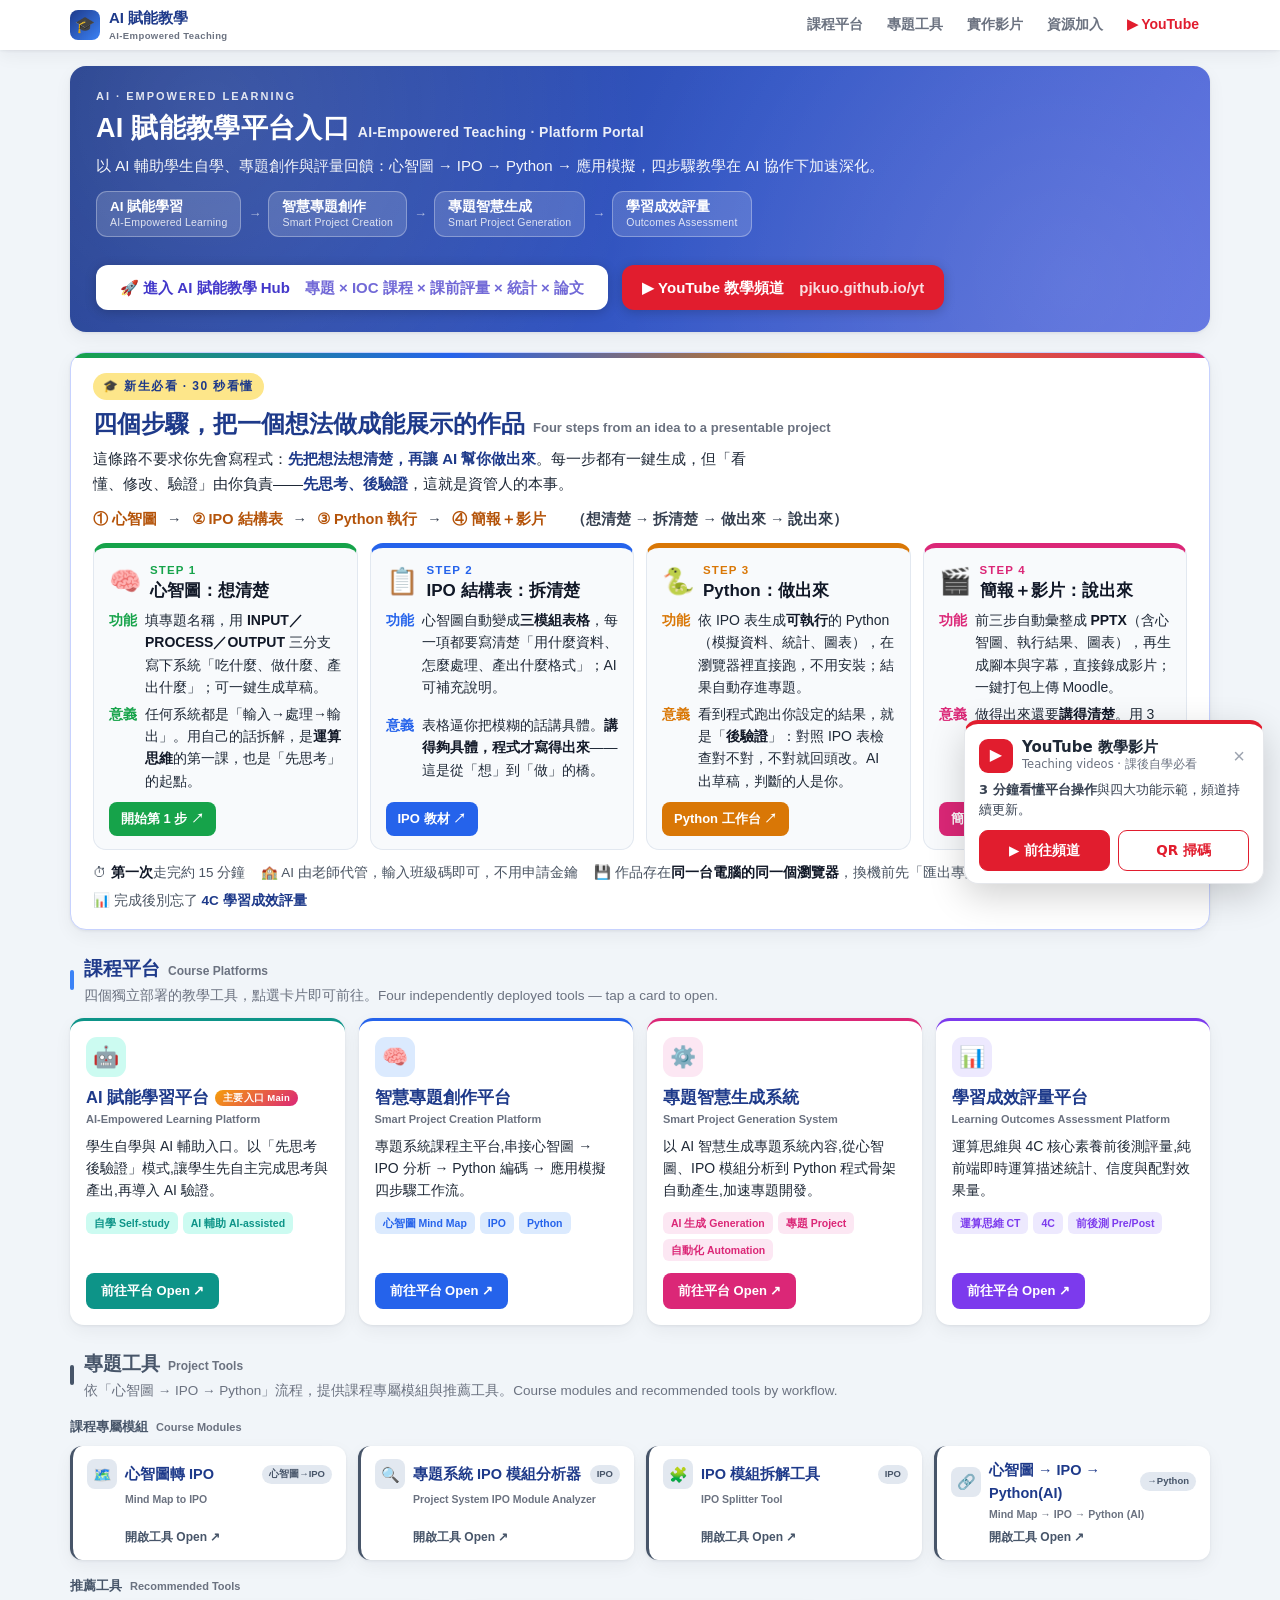
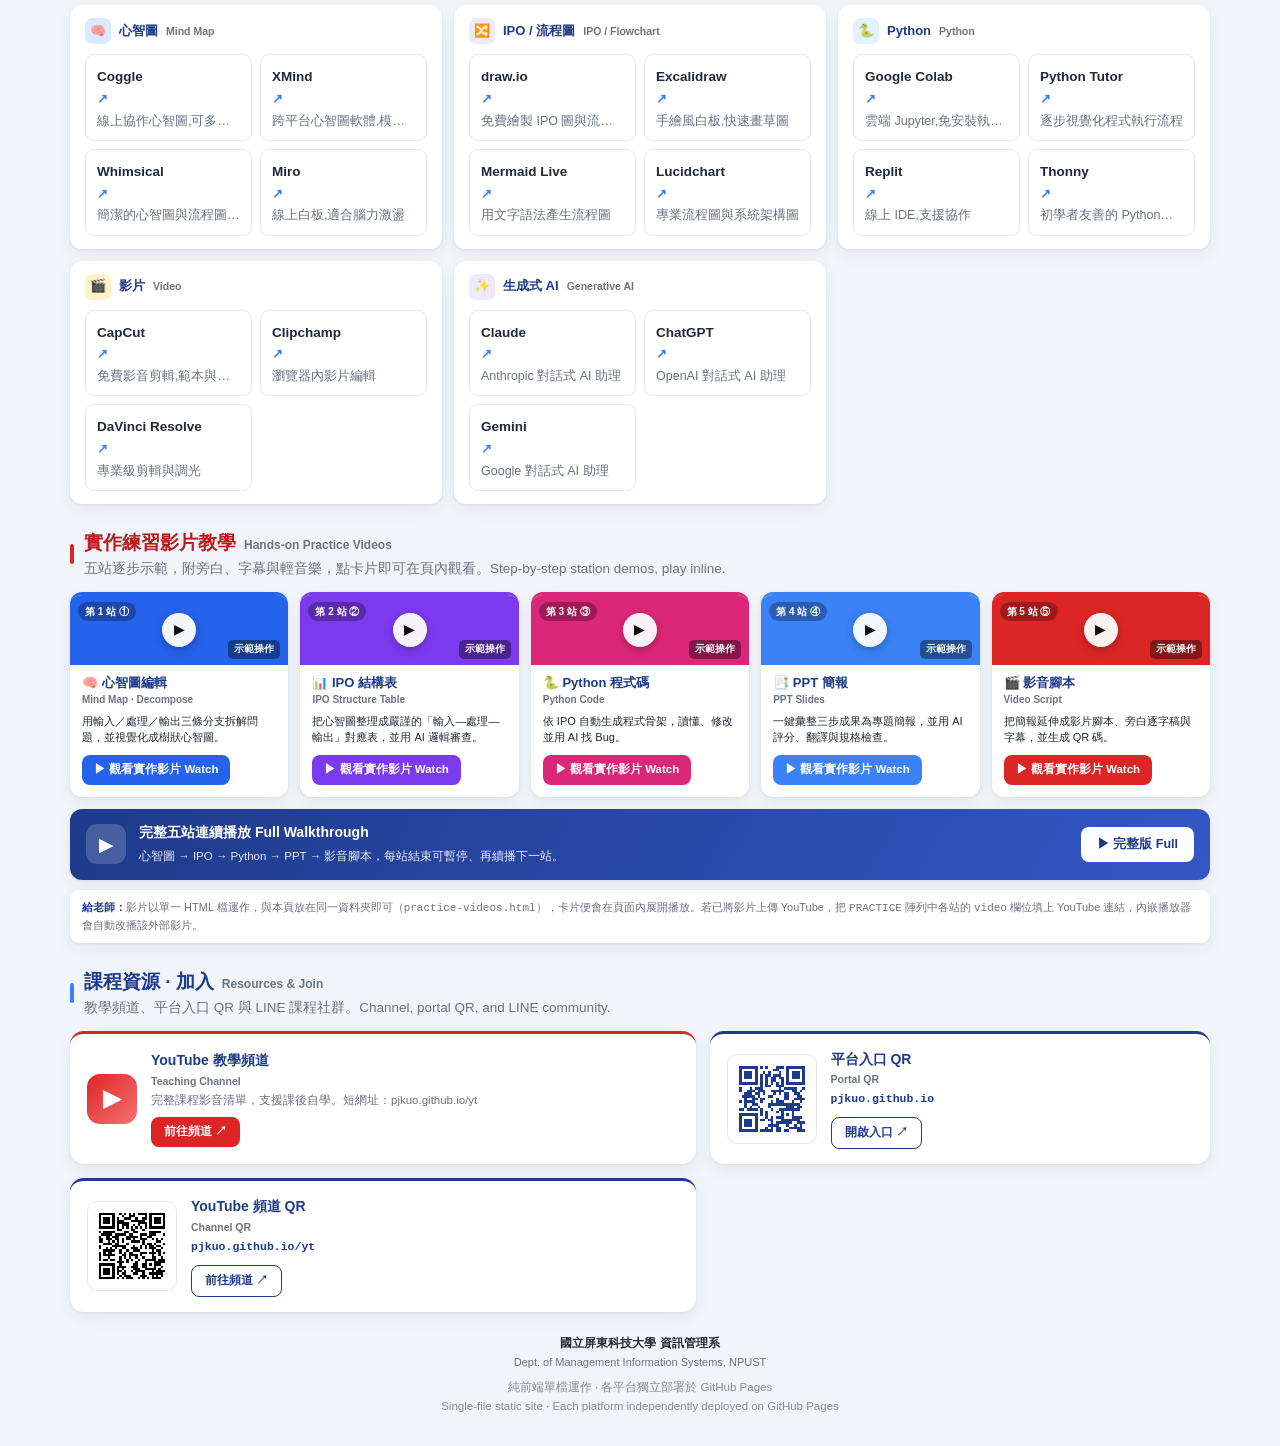
==== index.html @ 69f0ad46 "feat: yt-guide v1.0 — 全站 YouTube 教學影片指引卡(QR/短網址 /yt), index + practice-videos" ====
<!DOCTYPE html>
<html lang="zh-Hant">
<head>
<meta charset="UTF-8">
<meta name="viewport" content="width=device-width, initial-scale=1.0">
<title>AI 賦能教學 · 平台入口｜AI-Empowered Teaching Platforms</title>
<meta name="description" content="運算思維與 4C 核心素養教學平台入口。Entry portal for Computational Thinking and 4C core-competency teaching platforms.">
<!-- ===== 社群分享 / SEO / favicon (新增) ===== -->
<link rel="canonical" href="https://pjkuo.github.io/">
<meta name="theme-color" content="#1E3A8A">
<meta property="og:type" content="website">
<meta property="og:site_name" content="AI 賦能教學平台入口">
<meta property="og:locale" content="zh_TW">
<meta property="og:url" content="https://pjkuo.github.io/">
<meta property="og:title" content="AI 賦能教學平台入口｜AI-Empowered Teaching Portal">
<meta property="og:description" content="運算思維與 4C 核心素養教學平台入口：心智圖 → IPO → Python → 簡報 → 影音，先思考後驗證。國立屏東科技大學 資訊管理系。">
<meta property="og:image" content="https://pjkuo.github.io/og-cover.png">
<meta property="og:image:width" content="1200">
<meta property="og:image:height" content="630">
<meta property="og:image:alt" content="AI 賦能教學平台入口">
<meta name="twitter:card" content="summary_large_image">
<meta name="twitter:title" content="AI 賦能教學平台入口">
<meta name="twitter:description" content="運算思維與 4C 核心素養教學平台入口。">
<meta name="twitter:image" content="https://pjkuo.github.io/og-cover.png">
<link rel="icon" href="/favicon.svg" type="image/svg+xml">
<link rel="icon" href="/favicon-32.png" sizes="32x32" type="image/png">
<link rel="apple-touch-icon" href="/apple-touch-icon.png">
<link rel="manifest" href="/site.webmanifest">

<style>
:root{
  --primary:#1E3A8A; --accent:#3B82F6;
  --c-mind:#2563EB; --bg-mind:#DBEAFE;
  --c-ipo:#7C3AED;  --bg-ipo:#EDE9FE;
  --c-py:#DB2777;   --bg-py:#FCE7F3;
  --c-eco:#0D9488;  --bg-eco:#CCFBF1;
  --c-tool:#475569; --bg-tool:#E2E8F0;
  --ink:#1F2937; --mute:#6B7280; --line:#E5E7EB; --soft:#F8FAFC;
  --shadow:0 1px 3px rgba(16,24,40,.07),0 6px 18px rgba(16,24,40,.05);
  --shadow-lg:0 10px 30px rgba(16,24,40,.13);
  --gap:14px; --radius:14px;
}
*{box-sizing:border-box;margin:0;padding:0}
html{scroll-behavior:smooth}
body{font-family:"Microsoft JhengHei","PingFang TC","Noto Sans TC","Segoe UI",sans-serif;
  color:var(--ink);background:#F1F5F9;line-height:1.55;-webkit-font-smoothing:antialiased;font-size:15px}
a{text-decoration:none;color:inherit}
.en{font-family:"Segoe UI","Helvetica Neue",Arial,sans-serif}
.wrap{max-width:1180px;margin:0 auto;padding:0 20px}

/* nav */
nav{background:#fff;box-shadow:var(--shadow);position:sticky;top:0;z-index:30}
nav .wrap{display:flex;align-items:center;justify-content:space-between;height:50px;gap:12px}
.brand{display:flex;align-items:center;gap:9px;font-weight:800;color:var(--primary);font-size:15px}
.brand .logo{width:30px;height:30px;border-radius:8px;background:linear-gradient(135deg,var(--primary),var(--accent));
  color:#fff;display:flex;align-items:center;justify-content:center;font-size:16px;flex:0 0 30px}
.brand small{display:block;font-size:9.5px;font-weight:600;color:var(--mute);letter-spacing:.4px}
.nav-links{display:flex;gap:2px;flex-wrap:wrap}
.nav-links a{padding:6px 11px;border-radius:8px;font-size:14px;font-weight:600;color:var(--mute);transition:.2s}
.nav-links a:hover{color:var(--primary);background:var(--soft)}
.nav-links a small{display:none}
@media(max-width:600px){.nav-links{display:none}}

/* hero (slim band) */
.hero{background:linear-gradient(120deg,var(--primary),#3457C5 55%,#5B6FE0);color:#fff;border-radius:16px;
  padding:22px 26px;box-shadow:var(--shadow);position:relative;overflow:hidden;margin:16px 0}
.hero::before{content:"";position:absolute;inset:0;
  background:radial-gradient(circle at 12% 18%,rgba(255,255,255,.12),transparent 42%),
            radial-gradient(circle at 88% 82%,rgba(255,255,255,.1),transparent 46%)}
.hero>*{position:relative;z-index:1}
.hero-tag{font-size:11px;letter-spacing:2px;opacity:.85;font-weight:700;margin-bottom:6px}
.hero h1{font-size:clamp(22px,2.6vw,27px);letter-spacing:.3px;line-height:1.3}
.hero h1 .en{font-size:14px;font-weight:600;opacity:.9;margin-left:8px;letter-spacing:.3px}
.hero-sub{font-size:15px;opacity:.95;margin-top:8px;max-width:840px;line-height:1.6}
.hero-flow{display:flex;gap:7px;margin-top:13px;flex-wrap:wrap;align-items:center}
.hero-flow .eco{background:rgba(255,255,255,.15);border:1px solid rgba(255,255,255,.3);
  padding:7px 13px;border-radius:11px;font-size:13.5px;font-weight:700;line-height:1.2}
.hero-flow .eco small{display:block;font-size:10.5px;font-weight:500;opacity:.82;letter-spacing:.2px;margin-top:1px}
.hero-flow .arr{opacity:.6;font-weight:800;font-size:13px}
@media(max-width:640px){.hero-flow .eco small{display:none}.hero h1 .en{display:none}.hero-flow .arr{display:none}}


/* 新生引導：四步驟（功能＋學習意義） */
.fresh{margin-top:20px;background:#fff;border:1.5px solid #C7D2FE;border-radius:16px;padding:20px 22px 18px;box-shadow:var(--shadow);position:relative;overflow:hidden}
.fresh::before{content:"";position:absolute;left:0;top:0;right:0;height:5px;background:linear-gradient(90deg,#16A34A,#2563EB,#D97706,#DB2777)}
.fresh-badge{display:inline-block;font-size:12px;font-weight:800;letter-spacing:.12em;color:#1E3A8A;background:#FDE68A;padding:4px 10px;border-radius:999px;margin-bottom:8px}
.fresh h2{font-size:clamp(20px,2.4vw,24px);color:var(--primary);line-height:1.3;margin:0}
.fresh h2 .en{font-size:13px;font-weight:600;color:var(--mute);margin-left:8px}
.fresh-lead{font-size:15px;line-height:1.65;color:#1F2937;margin-top:8px;max-width:80ch}
.fresh-lead b{color:var(--primary)}
.fresh-chain{display:flex;flex-wrap:wrap;align-items:center;gap:6px 10px;margin:12px 0 4px;font-size:14.5px;font-weight:800;color:#374151}
.fresh-chain i{font-style:normal;color:#B45309}
.fresh-grid{display:grid;grid-template-columns:repeat(4,1fr);gap:12px;margin-top:12px}
.fs{background:#F8FAFC;border:1px solid #E2E8F0;border-top:5px solid var(--ax,#2563EB);border-radius:13px;padding:14px 15px 13px;display:flex;flex-direction:column}
.fs.s1{--ax:#16A34A}.fs.s2{--ax:#2563EB}.fs.s3{--ax:#D97706}.fs.s4{--ax:#DB2777}
.fs .hd{display:flex;align-items:center;gap:9px;margin-bottom:8px}
.fs .ic{font-size:26px;line-height:1}
.fs .num{font-size:11.5px;font-weight:800;letter-spacing:.1em;color:var(--ax)}
.fs h3{margin:0;font-size:17px;color:#111827;line-height:1.25}
.fs .row{display:grid;grid-template-columns:auto 1fr;gap:4px 8px;font-size:14px;line-height:1.6;color:#1F2937;flex:1}
.fs .lb{font-weight:800;color:var(--ax);white-space:nowrap}
.fs .row b{color:#111827}
.fs .go{margin-top:10px;align-self:flex-start;font-size:13px;font-weight:800;color:#fff;background:var(--ax);padding:7px 12px;border-radius:8px}
.fs .go:hover{filter:brightness(1.08)}
.fresh-foot{margin-top:12px;font-size:13.5px;color:#4B5563;line-height:1.6;display:flex;flex-wrap:wrap;gap:6px 16px}
.fresh-foot b{color:#111827}
@media(max-width:1000px){.fresh-grid{grid-template-columns:repeat(2,1fr)}}
@media(max-width:560px){.fresh-grid{grid-template-columns:1fr}.fresh{padding:16px}.fresh h2 .en{display:none}}

/* sections + heads */
main>section{margin-top:24px}
.sec-head{display:flex;align-items:center;gap:10px;margin:0 0 12px}
.sec-head .bar{width:4px;height:20px;background:var(--accent);border-radius:3px;flex:0 0 4px}
.sec-head.tool .bar{background:var(--c-tool)}
.sec-head.video .bar{background:#DC2626}
.sec-head h2{font-size:19px;color:var(--primary);display:flex;align-items:baseline;gap:8px;flex-wrap:wrap}
.sec-head.tool h2{color:var(--c-tool)}
.sec-head.video h2{color:#B91C1C}
.sec-head h2 .en{font-size:12px;font-weight:600;color:var(--mute)}
.sec-head p{font-size:13.5px;color:var(--mute);margin-top:2px;line-height:1.5}
@media(max-width:600px){.sec-head p{display:none}}
.sub-label{font-size:13px;color:var(--c-tool);font-weight:800;margin:16px 0 9px;display:flex;align-items:center;gap:8px}
.sub-label .en{font-size:11px;font-weight:600;color:var(--mute)}

/* platform cards — 4 across, equal height */
.grid{display:grid;grid-template-columns:repeat(4,1fr);gap:var(--gap);align-items:stretch}
@media(max-width:1000px){.grid{grid-template-columns:repeat(2,1fr)}}
@media(max-width:560px){.grid{grid-template-columns:1fr}}
.pcard{background:#fff;border-radius:var(--radius);box-shadow:var(--shadow);padding:16px;display:flex;
  flex-direction:column;border-top:3px solid var(--accent);transition:transform .18s,box-shadow .18s}
.pcard:hover{transform:translateY(-3px);box-shadow:var(--shadow-lg)}
.pcard .ic{width:40px;height:40px;border-radius:11px;display:flex;align-items:center;justify-content:center;
  font-size:21px;margin-bottom:10px}
.pcard h3{font-size:16.5px;color:var(--primary);display:flex;align-items:center;gap:6px;flex-wrap:wrap;line-height:1.3}
.pcard .en-name{font-size:11px;font-weight:600;color:var(--mute);margin:2px 0 7px}
.pcard .url{display:none}
.pcard .desc{font-size:14px;color:var(--ink);line-height:1.6;
  display:-webkit-box;-webkit-line-clamp:3;-webkit-box-orient:vertical;overflow:hidden}
.pcard .desc .en{display:none}
.pcard .tags{display:flex;gap:5px;flex-wrap:wrap;margin:10px 0 12px;flex:1;align-content:flex-start}
.pcard .tag{font-size:10.5px;font-weight:700;padding:3px 8px;border-radius:6px;height:fit-content}
.pcard .go{align-self:flex-start;display:inline-flex;align-items:center;gap:5px;color:#fff;font-weight:700;
  font-size:13px;padding:8px 15px;border-radius:8px;transition:.2s}
.pcard .go:hover{filter:brightness(1.06)}
.hot-tag{font-size:9.5px;font-weight:800;background:linear-gradient(135deg,#F59E0B,#DB2777);
  color:#fff;padding:2px 8px;border-radius:20px;letter-spacing:.3px}

/* own tool cards — 4 across */
.tools-grid{display:grid;grid-template-columns:repeat(4,1fr);gap:12px;align-items:stretch}
@media(max-width:1000px){.tools-grid{grid-template-columns:repeat(2,1fr)}}
@media(max-width:560px){.tools-grid{grid-template-columns:1fr}}
.tcard{background:#fff;border-radius:12px;box-shadow:var(--shadow);padding:13px 14px;border-left:3px solid var(--c-tool);
  display:flex;flex-direction:column;transition:transform .18s,box-shadow .18s}
.tcard:hover{transform:translateY(-2px);box-shadow:var(--shadow-lg)}
.tcard .tt{display:flex;align-items:center;gap:8px;margin-bottom:2px}
.tcard .tt .ti{width:30px;height:30px;border-radius:8px;background:var(--bg-tool);color:var(--c-tool);
  display:flex;align-items:center;justify-content:center;font-size:15px;flex:0 0 30px}
.tcard .tt .step{margin-left:auto;font-size:9.5px;font-weight:800;color:var(--c-tool);background:var(--bg-tool);padding:2px 7px;border-radius:20px}
.tcard b{font-size:14.5px;color:var(--primary)}
.tcard .en-name{font-size:10.5px;font-weight:600;color:var(--mute);margin:0 0 6px 38px}
.tcard .path{display:none}
.tcard .open{align-self:flex-start;margin:auto 0 0 38px;font-size:12px;font-weight:700;color:var(--c-tool)}
.tcard .open:hover{text-decoration:underline}

/* recommended tools — 3 category columns */
#recTools{display:grid;grid-template-columns:repeat(3,1fr);gap:12px;align-items:start}
@media(max-width:820px){#recTools{grid-template-columns:1fr}}
.rec-cat{background:#fff;border-radius:12px;box-shadow:var(--shadow);padding:13px 15px;margin:0}
.rec-head{font-size:13px;font-weight:800;color:var(--primary);display:flex;align-items:center;gap:8px;margin-bottom:10px}
.rec-head .ri{width:26px;height:26px;border-radius:7px;display:flex;align-items:center;justify-content:center;font-size:13px}
.rec-head .en{font-size:10.5px;font-weight:600;color:var(--mute)}
.rec-items{display:grid;grid-template-columns:1fr 1fr;gap:8px}
.rec-item{border:1px solid var(--line);border-radius:9px;padding:9px 11px;transition:.16s}
.rec-item:hover{border-color:var(--accent);background:var(--soft)}
.rec-item b{font-size:13.5px;color:var(--ink)}
.rec-item b .ext{color:var(--accent);font-weight:700}
.rec-item span{font-size:12.5px;color:var(--mute);margin-top:2px;
  display:-webkit-box;-webkit-line-clamp:1;-webkit-box-orient:vertical;overflow:hidden}

/* practice videos — 5 across */
.vid-grid{display:grid;grid-template-columns:repeat(5,1fr);gap:12px;align-items:stretch}
@media(max-width:1000px){.vid-grid{grid-template-columns:repeat(3,1fr)}}
@media(max-width:640px){.vid-grid{grid-template-columns:repeat(2,1fr)}}
@media(max-width:420px){.vid-grid{grid-template-columns:1fr}}
.vcard{background:#fff;border-radius:12px;box-shadow:var(--shadow);overflow:hidden;display:flex;flex-direction:column;
  transition:transform .18s,box-shadow .18s;border-top:3px solid var(--accent);cursor:pointer}
.vcard:hover{transform:translateY(-3px);box-shadow:var(--shadow-lg)}
.vcard.playing{outline:3px solid var(--accent);outline-offset:2px}
.vthumb{height:70px;display:flex;align-items:center;justify-content:center;color:#fff;position:relative}
.vthumb .play{width:34px;height:34px;border-radius:50%;background:rgba(255,255,255,.94);color:#111;
  display:flex;align-items:center;justify-content:center;font-size:14px;box-shadow:0 3px 9px rgba(0,0,0,.25);transition:.2s}
.vcard:hover .vthumb .play{transform:scale(1.12)}
.vthumb .stp{position:absolute;left:8px;top:7px;font-size:10px;font-weight:800;background:rgba(0,0,0,.28);padding:2px 7px;border-radius:20px}
.vthumb .dur{position:absolute;right:8px;bottom:6px;font-size:9.5px;font-weight:700;background:rgba(0,0,0,.4);padding:2px 6px;border-radius:5px}
.vbody{padding:10px 12px 12px;display:flex;flex-direction:column;flex:1}
.vbody b{font-size:13px;color:var(--primary);line-height:1.3}
.vbody .en-name{font-size:10px;color:var(--mute);font-weight:600;margin:1px 0 5px}
.vbody .vd{font-size:11px;color:var(--ink);line-height:1.5;flex:1;
  display:-webkit-box;-webkit-line-clamp:2;-webkit-box-orient:vertical;overflow:hidden}
.vbody .vgo{margin-top:9px;align-self:flex-start;display:inline-flex;align-items:center;gap:5px;color:#fff;font-weight:700;font-size:11.5px;padding:6px 12px;border-radius:8px}
.vfull{grid-column:1/-1;background:linear-gradient(120deg,var(--primary),#3457C5);color:#fff;border-radius:12px;
  padding:13px 16px;display:flex;align-items:center;gap:13px;box-shadow:var(--shadow);flex-wrap:wrap}
.vfull .pl{width:40px;height:40px;border-radius:11px;background:rgba(255,255,255,.18);display:flex;align-items:center;justify-content:center;font-size:19px;flex:0 0 40px}
.vfull .ft{flex:1;min-width:180px}
.vfull .ft b{font-size:14px;display:block}
.vfull .ft span{font-size:11.5px;opacity:.9}
.vfull a{background:#fff;color:var(--primary);font-weight:800;padding:8px 16px;border-radius:8px;font-size:12.5px;white-space:nowrap}
.vfull a:hover{background:#EEF2FF}
/* inline player */
.vid-player{margin-top:14px;background:#0b1220;border-radius:14px;overflow:hidden;box-shadow:var(--shadow-lg);border:1px solid #1f2b3d;animation:vpIn .25s ease}
@keyframes vpIn{from{opacity:0;transform:translateY(-6px)}to{opacity:1;transform:none}}
.vp-bar{display:flex;align-items:center;gap:9px;padding:9px 13px;background:linear-gradient(90deg,#1a1030,#2d1b4e);color:#fff}
.vp-title{font-weight:800;font-size:13px;display:flex;align-items:center;gap:8px}
.vp-title .pill{font-size:10px;font-weight:800;background:rgba(255,255,255,.16);padding:2px 8px;border-radius:20px}
.vp-open{margin-left:auto;font-size:11.5px;font-weight:700;color:#c4b5fd;border:1px solid rgba(196,181,253,.4);padding:4px 10px;border-radius:8px}
.vp-open:hover{background:rgba(196,181,253,.15)}
.vp-close{font-family:inherit;font-size:11.5px;font-weight:700;color:#fff;background:rgba(255,255,255,.14);border:none;padding:5px 11px;border-radius:8px;cursor:pointer}
.vp-close:hover{background:rgba(255,255,255,.26)}
.vp-frame{width:100%;aspect-ratio:16/10;background:#070b12}
.vp-frame iframe{width:100%;height:100%;border:0;display:block}
@media(max-width:560px){.vp-frame{aspect-ratio:16/14}}
.vnote{font-size:11px;color:var(--mute);margin-top:10px;line-height:1.55;background:#fff;border-radius:9px;padding:9px 12px;box-shadow:var(--shadow)}
.vnote b{color:var(--primary)}

/* bottom access band: channel + QR + LINE aligned */
.access-grid{display:grid;grid-template-columns:1.25fr 1fr 1.25fr;gap:14px;align-items:stretch}
.access-grid.two{grid-template-columns:1.25fr 1fr}
@media(max-width:820px){.access-grid,.access-grid.two{grid-template-columns:1fr}}
.acc{background:#fff;border-radius:14px;box-shadow:var(--shadow);padding:15px 17px;display:flex;align-items:center;gap:14px;transition:transform .18s,box-shadow .18s}
.acc.link:hover{transform:translateY(-2px);box-shadow:var(--shadow-lg)}
.acc.yt{border-top:3px solid #DC2626}
.acc.qr{border-top:3px solid var(--primary)}
.acc.line{border-top:3px solid #06C755}
.acc-ic{flex:0 0 50px;height:50px;border-radius:13px;display:flex;align-items:center;justify-content:center;color:#fff;font-size:23px;font-weight:900}
.acc.yt .acc-ic{background:linear-gradient(135deg,#DC2626,#F87171)}
.acc.line .acc-ic{background:#06C755;font-size:15px;letter-spacing:.02em}
.acc-tx{display:flex;flex-direction:column;gap:1px;min-width:0}
.acc-tx b{font-size:14px;color:var(--primary)}
.acc-tx .en{font-size:10.5px;color:var(--mute);font-weight:600}
.acc-tx .d{font-size:11.5px;color:var(--mute);margin-top:2px;line-height:1.4}
.acc-url{font-family:ui-monospace,Menlo,Consolas,monospace;font-size:11.5px;color:var(--primary);font-weight:700;margin:2px 0 0}
.acc-btn{margin-top:8px;display:inline-block;font-size:11.5px;font-weight:800;padding:6px 13px;border-radius:8px;width:max-content}
.acc.yt .acc-btn{background:#DC2626;color:#fff}
.acc.line .acc-btn{background:#06C755;color:#fff}
.acc.qr .acc-btn{border:1.5px solid var(--primary);color:var(--primary)}
.qr-box{flex:0 0 90px;width:90px;height:90px;background:#fff;border:1px solid var(--line);border-radius:10px;padding:6px}
.qr-box .qr-svg{width:100%;height:100%;display:block}

/* footer */
footer{text-align:center;color:var(--mute);font-size:11.5px;padding:22px 20px 30px;line-height:1.7}
footer .affil{color:var(--ink);font-weight:700}
footer .affil .en{display:block;font-weight:500;color:var(--mute);font-size:11px}
</style>
<script>
/* AE Router 轉址主頁版 v2 — pjkuo.github.io 為分流轉址主頁:
   進站即請學生輸入學號後 4 碼,依單雙號直接轉往對應平台(單號→主站 Netlify、雙號→備援站 GitHub Pages);
   已有身分(ae.identity.v1,與備援站同網域共用)則免輸入直接轉。每個分頁工作階段只自動轉一次,按上一頁可回入口頁。
   訪客/教師可按「訪客/教師瀏覽」留在入口頁;?stay=1、?embed=1 不轉址。route-config force 模式蓋過單雙號。
   轉址帶 ?r=&sid=&cls=,Hub 端自動帶入身分。頁面上指向 Hub 的連結也會依判定結果改寫。 */
(function(){
"use strict";
var NL='https://ai-empower-hub.netlify.app', GH='https://pjkuo.github.io/ai-empower';
if(location.hostname!=='pjkuo.github.io') return;
var p; try{ p=new URLSearchParams(location.search); }catch(e){ return; }
var noAuto = p.has('stay')||p.has('embed');
var KEY='ae.route.v2', IDK='ae.identity.v1', SS='ae.home.routed';
function tfetch(url,opt,ms){ var c=new AbortController(); var t=setTimeout(function(){c.abort();},ms||2500); opt=opt||{}; opt.signal=c.signal; return fetch(url,opt).then(function(r){clearTimeout(t);return r;},function(e){clearTimeout(t);throw e;}); }
function idOf(){ try{ return JSON.parse(localStorage.getItem(IDK)||'null')||null; }catch(e){ return null; } }
function digits(s){ return String(s||'').replace(/\D/g,''); }
function parity(sid){ var d=digits(sid); if(!d) return ''; return ((+d.charAt(d.length-1))%2===1)?'nl':'gh'; }
function saveId(sid,cls){ var cur=idOf()||{}; var v={sid:String(sid||'').trim(),cls:String(cls||cur.cls||'').trim(),ts:new Date().toISOString()}; try{ localStorage.setItem(IDK,JSON.stringify(v)); }catch(e){} return v; }
function pin(w){ try{ localStorage.setItem(KEY,w); }catch(e){} }
function mark(){ try{ sessionStorage.setItem(SS,'1'); }catch(e){} }
function marked(){ try{ return !!sessionStorage.getItem(SS); }catch(e){ return false; } }
function hubUrl(want){
  var base=(want==='gh')?GH:NL, id=idOf()||{};
  return base+'/?r='+want+(id.sid?('&sid='+encodeURIComponent(id.sid)+'&cls='+encodeURIComponent(id.cls||'')):'');
}
function rewrite(want){
  var links=document.querySelectorAll('a[href]');
  for(var i=0;i<links.length;i++){
    var a=links[i], h=a.getAttribute('href')||'';
    if(h.indexOf(NL)!==0 && h.indexOf(GH)!==0 && h.indexOf('/ai-empower')!==0 && h.indexOf('ai-empower/')!==0) continue;
    var u; try{ u=new URL(h,location.href); }catch(e){ continue; }
    var path=u.pathname.replace(/^\/ai-empower\/?/,'/');
    if(path!=='/'&&path!=='') continue;
    a.setAttribute('href',hubUrl(want));
    a.setAttribute('data-ae-route',want);
  }
}
function go(want){
  var base=(want==='gh')?GH:NL, other=(want==='gh')?'nl':'gh';
  pin(want);
  tfetch(base+'/assets/theme.js?hc='+Date.now(),{method:'HEAD',mode:'no-cors',cache:'no-store'},2500)
    .then(function(){ location.replace(hubUrl(want)); })
    ['catch'](function(){ pin(other); location.replace(hubUrl(other)); });
}
function onReady(f){ if(document.readyState==='loading') document.addEventListener('DOMContentLoaded',f); else f(); }
function showGate(){
  if(document.getElementById('aeGate')) return;
  var d=document.createElement('div'); d.id='aeGate';
  d.innerHTML='<div style="position:fixed;inset:0;background:rgba(15,23,42,.62);z-index:9999;display:flex;align-items:center;justify-content:center;padding:20px">'
    +'<div style="background:#fff;border-radius:16px;max-width:400px;width:100%;padding:26px 28px;box-shadow:0 10px 40px rgba(0,0,0,.3)">'
    +'<div style="font-size:17px;font-weight:800;color:#1e293b">🚦 請輸入學號後 4 碼,進入教學平台</div>'
    +'<div style="font-size:12.5px;color:#64748b;margin:8px 0 14px;line-height:1.7">系統會依<b>單雙號</b>把你分流到對應平台(單號 → 主站、雙號 → 備援站),兩邊功能與資料完全相同,評量成績都送到同一個資料庫。<br>🔒 公用電腦安全防護:每次進站與重新整理都需重新輸入。</div>'
    +'<input id="aeGateSid" inputmode="numeric" maxlength="6" placeholder="例如:6010" style="width:100%;box-sizing:border-box;border:2px solid #c7d2fe;border-radius:10px;padding:10px 12px;font-size:16px;letter-spacing:2px">'
    +'<div id="aeGateErr" style="color:#dc2626;font-size:12px;min-height:16px;margin-top:4px"></div>'
    +'<button id="aeGateGo" type="button" style="width:100%;margin-top:8px;background:#4338ca;color:#fff;border:0;border-radius:10px;padding:11px;font-size:15px;font-weight:800;cursor:pointer">進入教學平台 →</button>'
    +'<div style="text-align:center;margin-top:10px"><a href="#" id="aeGateSkip" style="font-size:12px;color:#94a3b8">訪客/教師瀏覽,留在入口頁</a></div>'
    +'</div></div>';
  document.body.appendChild(d);
  var inp=document.getElementById('aeGateSid'); try{ inp.focus(); }catch(e){}
  function submit(){
    var v=digits(inp.value);
    if(v.length<2){ document.getElementById('aeGateErr').textContent='請輸入學號後 4 碼數字'; return; }
    saveId(v,(idOf()||{}).cls||'');
    var w=parity(v);
    var el=document.getElementById('aeGateErr'); el.style.color='#4338ca';
    el.textContent=((+v.charAt(v.length-1))%2===1?'單':'雙')+'號,轉往'+(w==='nl'?'主站':'備援站')+'中…';
    go(w);
  }
  document.getElementById('aeGateGo').addEventListener('click',submit);
  inp.addEventListener('keydown',function(e){ if(e.key==='Enter') submit(); });
  document.getElementById('aeGateSkip').addEventListener('click',function(e){ e.preventDefault(); d.remove(); });
}
var cfg={mode:'auto',gh:30,gasUrl:''};
function decide(){
  var fallbackWant = (function(){ try{var s=localStorage.getItem(KEY); if(s==='gh'||s==='nl') return s;}catch(e){} return (Math.random()*100<(+cfg.gh||30))?'gh':'nl'; })();
  if(cfg.mode==='force-gh'||cfg.mode==='force-nl'){
    var fw=(cfg.mode==='force-gh')?'gh':'nl';
    onReady(function(){ rewrite(fw); });
    if(!noAuto) go(fw);
    return;
  }
  onReady(function(){ rewrite(fallbackWant); });
  if(noAuto) return;
  onReady(showGate);
}
tfetch(GH+'/route-config.json?h='+Math.floor(Date.now()/36e5),{cache:'no-store'},2500)
.then(function(r){ return r.ok? r.json():null; })['catch'](function(){ return null; })
.then(function(j){ if(j) for(var k in j) if(k in cfg) cfg[k]=j[k];
  if(cfg.gasUrl){ return tfetch(cfg.gasUrl+(cfg.gasUrl.indexOf('?')<0?'?':'&')+'action=route&host=home',{cache:'no-store'},2500).then(function(r){return r.ok?r.json():null;}).then(function(g){ if(g&&g.mode){ cfg.mode=g.mode; } })['catch'](function(){}); }
})
.then(decide)['catch'](function(){ decide(); });
})();
</script>
</head>
<body>

<!-- ====== 可編輯區：平台清單與資訊 / Editable config ====== -->
<script>
const PROFILE={
  affil_zh:'國立屏東科技大學 資訊管理系',
  affil_en:'Dept. of Management Information Systems, NPUST',
  flow:[
    {zh:'AI 賦能學習', en:'AI-Empowered Learning'},
    {zh:'智慧專題創作', en:'Smart Project Creation'},
    {zh:'專題智慧生成', en:'Smart Project Generation'},
    {zh:'學習成效評量', en:'Outcomes Assessment'}
  ]
};
const PLATFORMS=[
  { zh:'AI 賦能學習平台', en:'AI-Empowered Learning Platform', icon:'🤖',
    accent:'var(--c-eco)', bg:'var(--bg-eco)',
    url:'https://pjkuo.github.io/AI-empower-platform/',
    desc_zh:'學生自學與 AI 輔助入口。以「先思考後驗證」模式,讓學生先自主完成思考與產出,再導入 AI 驗證。',
    desc_en:'Entry point for self-directed, AI-assisted learning. Under the "think-first, verify-later" model, students complete their own thinking and output before bringing in AI to verify.',
    tags:['自學 Self-study','AI 輔助 AI-assisted'], hot:true },
  { zh:'智慧專題創作平台', en:'Smart Project Creation Platform', icon:'🧠',
    accent:'var(--c-mind)', bg:'var(--bg-mind)',
    url:'https://pjkuo.github.io/mind_ipo_python2pptx/',
    desc_zh:'專題系統課程主平台,串接心智圖 → IPO 分析 → Python 編碼 → 應用模擬四步驟工作流。',
    desc_en:'Main platform for the project-based systems course, linking the four-step workflow: Mind Map → IPO Analysis → Python Coding → Application Simulation.',
    tags:['心智圖 Mind Map','IPO','Python'] },
  { zh:'專題智慧生成系統', en:'Smart Project Generation System', icon:'⚙️',
    accent:'var(--c-py)', bg:'var(--bg-py)',
    url:'https://pjkuo.github.io/AI-empower-system/',
    desc_zh:'以 AI 智慧生成專題系統內容,從心智圖、IPO 模組分析到 Python 程式骨架自動產生,加速專題開發。',
    desc_en:'AI-powered generation of project system content — automatically producing artifacts from mind maps and IPO module analysis through to Python scaffolding, accelerating project development.',
    tags:['AI 生成 Generation','專題 Project','自動化 Automation'] },
  { zh:'學習成效評量平台', en:'Learning Outcomes Assessment Platform', icon:'📊',
    accent:'var(--c-ipo)', bg:'var(--bg-ipo)',
    url:'https://pjkuo.github.io/AICT-assess-platform/',
    desc_zh:'運算思維與 4C 核心素養前後測評量,純前端即時運算描述統計、信度與配對效果量。',
    desc_en:'Pre/post-test assessment of computational thinking and 4C core competencies, with client-side real-time descriptive statistics, reliability, and paired effect sizes.',
    tags:['運算思維 CT','4C','前後測 Pre/Post'] }
];
/* 課程專屬模組工具(依 心智圖 → IPO → Python 流程排序)/ Course modules (ordered by workflow) */
const TOOLS=[
  { zh:'心智圖轉 IPO', en:'Mind Map to IPO', icon:'🗺️', step:'心智圖→IPO',
    url:'https://pjkuo.github.io/mindmap-to-ipo/' },
  { zh:'專題系統 IPO 模組分析器', en:'Project System IPO Module Analyzer', icon:'🔍', step:'IPO',
    url:'https://pjkuo.github.io/IPO_Spliter_tool/' },
  { zh:'IPO 模組拆解工具', en:'IPO Splitter Tool', icon:'🧩', step:'IPO',
    url:'https://pjkuo.github.io/IPO_Spliter/' },
  { zh:'心智圖 → IPO → Python(AI)', en:'Mind Map → IPO → Python (AI)', icon:'🔗', step:'→Python',
    url:'https://pjkuo.github.io/mind2IPO2python_AI/' }
];
/* 推薦工具(依流程階段分類)/ Recommended tools by workflow stage */
const REC_TOOLS=[
  { cat_zh:'心智圖', cat_en:'Mind Map', icon:'🧠', accent:'var(--c-mind)', bg:'var(--bg-mind)',
    items:[
      {name:'Coggle', url:'https://coggle.it/', desc:'線上協作心智圖,可多人即時共編'},
      {name:'XMind', url:'https://xmind.app/', desc:'跨平台心智圖軟體,模板豐富'},
      {name:'Whimsical', url:'https://whimsical.com/', desc:'簡潔的心智圖與流程圖工具'},
      {name:'Miro', url:'https://miro.com/', desc:'線上白板,適合腦力激盪'}
    ]},
  { cat_zh:'IPO / 流程圖', cat_en:'IPO / Flowchart', icon:'🔀', accent:'var(--c-ipo)', bg:'var(--bg-ipo)',
    items:[
      {name:'draw.io', url:'https://app.diagrams.net/', desc:'免費繪製 IPO 圖與流程圖'},
      {name:'Excalidraw', url:'https://excalidraw.com/', desc:'手繪風白板,快速畫草圖'},
      {name:'Mermaid Live', url:'https://mermaid.live/', desc:'用文字語法產生流程圖'},
      {name:'Lucidchart', url:'https://www.lucidchart.com/', desc:'專業流程圖與系統架構圖'}
    ]},
  { cat_zh:'Python', cat_en:'Python', icon:'🐍', accent:'#0EA5E9', bg:'#E0F2FE',
    items:[
      {name:'Google Colab', url:'https://colab.research.google.com/', desc:'雲端 Jupyter,免安裝執行 Python'},
      {name:'Python Tutor', url:'https://pythontutor.com/', desc:'逐步視覺化程式執行流程'},
      {name:'Replit', url:'https://replit.com/', desc:'線上 IDE,支援協作'},
      {name:'Thonny', url:'https://thonny.org/', desc:'初學者友善的 Python IDE'}
    ]},
  { cat_zh:'影片', cat_en:'Video', icon:'🎬', accent:'#F59E0B', bg:'#FEF3C7',
    items:[
      {name:'CapCut', url:'https://www.capcut.com/', desc:'免費影音剪輯,範本與字幕豐富'},
      {name:'Clipchamp', url:'https://clipchamp.com/', desc:'瀏覽器內影片編輯'},
      {name:'DaVinci Resolve', url:'https://www.blackmagicdesign.com/products/davinciresolve', desc:'專業級剪輯與調光'}
    ]},
  { cat_zh:'生成式 AI', cat_en:'Generative AI', icon:'✨', accent:'#7C3AED', bg:'#EDE9FE',
    items:[
      {name:'Claude', url:'https://claude.ai/', desc:'Anthropic 對話式 AI 助理'},
      {name:'ChatGPT', url:'https://chatgpt.com/', desc:'OpenAI 對話式 AI 助理'},
      {name:'Gemini', url:'https://gemini.google.com/', desc:'Google 對話式 AI 助理'}
    ]}
];
const CHANNEL_URL='https://www.youtube.com/@paulkuo4106';

/* 實作練習影片(五站)/ Hands-on practice videos
   video 欄位:預設指向本地深連結 practice-videos.html?s=N;
   日後可直接替換成 YouTube 連結(外部連結附掛),例如 'https://youtu.be/xxxx' */
const PRACTICE_FILE='practice-videos.html';
const PRACTICE=[
  { s:1, n:'①', icon:'🧠', zh:'心智圖編輯', en:'Mind Map · Decompose', accent:'var(--c-mind)',
    desc:'用輸入／處理／輸出三條分支拆解問題，並視覺化成樹狀心智圖。', video:'' },
  { s:2, n:'②', icon:'📊', zh:'IPO 結構表', en:'IPO Structure Table', accent:'var(--c-ipo)',
    desc:'把心智圖整理成嚴謹的「輸入—處理—輸出」對應表，並用 AI 邏輯審查。', video:'' },
  { s:3, n:'③', icon:'🐍', zh:'Python 程式碼', en:'Python Code', accent:'var(--c-py)',
    desc:'依 IPO 自動生成程式骨架，讀懂、修改並用 AI 找 Bug。', video:'' },
  { s:4, n:'④', icon:'📑', zh:'PPT 簡報', en:'PPT Slides', accent:'var(--accent)',
    desc:'一鍵彙整三步成果為專題簡報，並用 AI 評分、翻譯與規格檢查。', video:'' },
  { s:5, n:'⑤', icon:'🎬', zh:'影音腳本', en:'Video Script', accent:'#DC2626',
    desc:'把簡報延伸成影片腳本、旁白逐字稿與字幕，並生成 QR 碼。', video:'' }
];
</script>

<nav><div class="wrap">
  <a class="brand" href="#top"><span class="logo">🎓</span>
    <span>AI 賦能教學<small class="en">AI-Empowered Teaching</small></span></a>
  <div class="nav-links">
    <a href="#platforms">課程平台<small class="en">Platforms</small></a>
    <a href="#tools">專題工具<small class="en">Tools</small></a>
    <a href="#practice">實作影片<small class="en">Practice</small></a>
    <a href="#access">資源加入<small class="en">Access</small></a>
    <a href="https://www.youtube.com/@paulkuo4106" target="_blank" rel="noopener" style="color:#e11d2e;font-weight:800">▶ YouTube<small class="en">Channel</small></a>
  </div>
</div></nav>

<main class="wrap" id="top">

  <section class="hero">
    <div class="hero-tag">AI · EMPOWERED LEARNING</div>
    <h1>AI 賦能教學平台入口<span class="en">AI-Empowered Teaching · Platform Portal</span></h1>
    <p class="hero-sub">以 AI 輔助學生自學、專題創作與評量回饋：心智圖 → IPO → Python → 應用模擬，四步驟教學在 AI 協作下加速深化。</p>
    <div class="hero-flow" id="heroFlow"></div>
    <div id="aeHubCta" style="margin-top:18px">
      <a id="aeHubLink" href="https://ai-empower-hub.netlify.app/" title="AI 賦能教學 Hub(自動分流:主站/備援站)" style="display:inline-block;background:#fff;color:#4338ca;font-weight:800;font-size:15px;padding:11px 24px;border-radius:12px;text-decoration:none;box-shadow:0 2px 12px rgba(0,0,0,.2)">🚀 進入 AI 賦能教學 Hub<span style="font-weight:600;opacity:.75">　專題 × IOC 課程 × 課前評量 × 統計 × 論文</span></a>
      <a href="https://www.youtube.com/@paulkuo4106" target="_blank" rel="noopener" title="YouTube 教學頻道(短網址 pjkuo.github.io/yt)" style="display:inline-block;margin-left:10px;margin-top:10px;background:#e11d2e;color:#fff;font-weight:800;font-size:15px;padding:11px 20px;border-radius:12px;text-decoration:none;box-shadow:0 2px 12px rgba(0,0,0,.2)">▶ YouTube 教學頻道<span style="font-weight:600;opacity:.85">　pjkuo.github.io/yt</span></a>
    </div>
  </section>

  <section class="fresh" id="fresh">
    <span class="fresh-badge">🎓 新生必看 · 30 秒看懂</span>
    <h2>四個步驟，把一個想法做成能展示的作品<span class="en">Four steps from an idea to a presentable project</span></h2>
    <p class="fresh-lead">這條路不要求你先會寫程式：<b>先把想法想清楚，再讓 AI 幫你做出來</b>。每一步都有一鍵生成，但「看懂、修改、驗證」由你負責——<b>先思考、後驗證</b>，這就是資管人的本事。</p>
    <div class="fresh-chain"><i>① 心智圖</i> → <i>② IPO 結構表</i> → <i>③ Python 執行</i> → <i>④ 簡報＋影片</i>　（想清楚 → 拆清楚 → 做出來 → 說出來）</div>
    <div class="fresh-grid">
      <div class="fs s1"><div class="hd"><span class="ic">🧠</span><div><div class="num">STEP 1</div><h3>心智圖：想清楚</h3></div></div>
        <div class="row"><span class="lb">功能</span><span>填專題名稱，用 <b>INPUT／PROCESS／OUTPUT</b> 三分支寫下系統「吃什麼、做什麼、產出什麼」；可一鍵生成草稿。</span>
        <span class="lb">意義</span><span>任何系統都是「輸入→處理→輸出」。用自己的話拆解，是<b>運算思維</b>的第一課，也是「先思考」的起點。</span></div>
        <a class="go" href="https://pjkuo.github.io/AI-empower-platform/" target="_blank" rel="noopener">開始第 1 步 ↗</a></div>
      <div class="fs s2"><div class="hd"><span class="ic">📋</span><div><div class="num">STEP 2</div><h3>IPO 結構表：拆清楚</h3></div></div>
        <div class="row"><span class="lb">功能</span><span>心智圖自動變成<b>三模組表格</b>，每一項都要寫清楚「用什麼資料、怎麼處理、產出什麼格式」；AI 可補充說明。</span>
        <span class="lb">意義</span><span>表格逼你把模糊的話講具體。<b>講得夠具體，程式才寫得出來</b>——這是從「想」到「做」的橋。</span></div>
        <a class="go" href="https://pjkuo.github.io/mindmap-to-ipo/" target="_blank" rel="noopener">IPO 教材 ↗</a></div>
      <div class="fs s3"><div class="hd"><span class="ic">🐍</span><div><div class="num">STEP 3</div><h3>Python：做出來</h3></div></div>
        <div class="row"><span class="lb">功能</span><span>依 IPO 表生成<b>可執行</b>的 Python（模擬資料、統計、圖表），在瀏覽器裡直接跑，不用安裝；結果自動存進專題。</span>
        <span class="lb">意義</span><span>看到程式跑出你設定的結果，就是「<b>後驗證</b>」：對照 IPO 表檢查對不對，不對就回頭改。AI 出草稿，判斷的人是你。</span></div>
        <a class="go" href="https://pjkuo.github.io/mind2IPO2python_AI/" target="_blank" rel="noopener">Python 工作台 ↗</a></div>
      <div class="fs s4"><div class="hd"><span class="ic">🎬</span><div><div class="num">STEP 4</div><h3>簡報＋影片：說出來</h3></div></div>
        <div class="row"><span class="lb">功能</span><span>前三步自動彙整成 <b>PPTX</b>（含心智圖、執行結果、圖表），再生成腳本與字幕，直接錄成影片；一鍵打包上傳 Moodle。</span>
        <span class="lb">意義</span><span>做得出來還要<b>講得清楚</b>。用 3 分鐘讓別人聽懂你的系統，是「懂技術也懂表達」的核心能力。</span></div>
        <a class="go" href="https://pjkuo.github.io/AI-empower-platform/" target="_blank" rel="noopener">簡報與影片 ↗</a></div>
    </div>
    <div class="fresh-foot"><span>⏱ <b>第一次</b>走完約 15 分鐘</span><span>🏫 AI 由老師代管，輸入班級碼即可，不用申請金鑰</span><span>💾 作品存在<b>同一台電腦的同一個瀏覽器</b>，換機前先「匯出專案」</span><span>📊 完成後別忘了 <a href="https://pjkuo.github.io/AICT-assess-platform/" target="_blank" rel="noopener" style="color:var(--primary);font-weight:700">4C 學習成效評量</a></span></div>
  </section>

  <section id="platforms">
    <div class="sec-head">
      <span class="bar"></span>
      <div><h2>課程平台<span class="en">Course Platforms</span></h2>
        <p>四個獨立部署的教學工具，點選卡片即可前往。Four independently deployed tools — tap a card to open.</p></div>
    </div>
    <div class="grid" id="grid"></div>
  </section>

  <section id="tools">
    <div class="sec-head tool">
      <span class="bar"></span>
      <div><h2>專題工具<span class="en">Project Tools</span></h2>
        <p>依「心智圖 → IPO → Python」流程，提供課程專屬模組與推薦工具。Course modules and recommended tools by workflow.</p></div>
    </div>
    <h3 class="sub-label">課程專屬模組<span class="en">Course Modules</span></h3>
    <div class="tools-grid" id="toolsGrid"></div>
    <h3 class="sub-label">推薦工具<span class="en">Recommended Tools</span></h3>
    <div id="recTools"></div>
  </section>

  <section id="practice">
    <div class="sec-head video">
      <span class="bar"></span>
      <div><h2>實作練習影片教學<span class="en">Hands-on Practice Videos</span></h2>
        <p>五站逐步示範，附旁白、字幕與輕音樂，點卡片即可在頁內觀看。Step-by-step station demos, play inline.</p></div>
    </div>
    <div class="vid-grid" id="vidGrid"></div>
    <div class="vid-player" id="vidPlayer" hidden>
      <div class="vp-bar">
        <span class="vp-title"><span class="pill" id="vpPill">第 1 站</span><span id="vpName">實作影片</span></span>
        <a class="vp-open" id="vpOpen" target="_blank" rel="noopener">↗ 開新分頁</a>
        <button class="vp-close" id="vpClose">✕ 收合</button>
      </div>
      <div class="vp-frame"><iframe id="vpFrame" title="實作練習影片" allow="autoplay; fullscreen" loading="lazy"></iframe></div>
    </div>
    <div class="vnote" id="vidNote"></div>
  </section>

  <section id="access">
    <div class="sec-head">
      <span class="bar"></span>
      <div><h2>課程資源 · 加入<span class="en">Resources &amp; Join</span></h2>
        <p>教學頻道、平台入口 QR 與 LINE 課程社群。Channel, portal QR, and LINE community.</p></div>
    </div>
    <div class="access-grid">
      <a class="acc yt link" id="ytCard" href="#" target="_blank" rel="noopener">
        <div class="acc-ic" aria-hidden="true">▶</div>
        <div class="acc-tx"><b>YouTube 教學頻道</b><span class="en">Teaching Channel</span>
          <span class="d">完整課程影音清單，支援課後自學。短網址：pjkuo.github.io/yt</span>
          <span class="acc-btn">前往頻道 ↗</span></div>
      </a>
      <div class="acc qr">
        <div class="qr-box"><svg class="qr-svg" viewBox="0 0 29 29" xmlns="http://www.w3.org/2000/svg" shape-rendering="crispEdges" role="img" aria-label="課程平台 QR Code"><path d="M2,2H3V3H2zM3,2H4V3H3zM4,2H5V3H4zM5,2H6V3H5zM6,2H7V3H6zM7,2H8V3H7zM8,2H9V3H8zM10,2H11V3H10zM12,2H13V3H12zM16,2H17V3H16zM17,2H18V3H17zM18,2H19V3H18zM20,2H21V3H20zM21,2H22V3H21zM22,2H23V3H22zM23,2H24V3H23zM24,2H25V3H24zM25,2H26V3H25zM26,2H27V3H26zM2,3H3V4H2zM8,3H9V4H8zM15,3H16V4H15zM16,3H17V4H16zM20,3H21V4H20zM26,3H27V4H26zM2,4H3V5H2zM4,4H5V5H4zM5,4H6V5H5zM6,4H7V5H6zM8,4H9V5H8zM11,4H12V5H11zM13,4H14V5H13zM17,4H18V5H17zM20,4H21V5H20zM22,4H23V5H22zM23,4H24V5H23zM24,4H25V5H24zM26,4H27V5H26zM2,5H3V6H2zM4,5H5V6H4zM5,5H6V6H5zM6,5H7V6H6zM8,5H9V6H8zM10,5H11V6H10zM12,5H13V6H12zM13,5H14V6H13zM15,5H16V6H15zM16,5H17V6H16zM17,5H18V6H17zM20,5H21V6H20zM22,5H23V6H22zM23,5H24V6H23zM24,5H25V6H24zM26,5H27V6H26zM2,6H3V7H2zM4,6H5V7H4zM5,6H6V7H5zM6,6H7V7H6zM8,6H9V7H8zM10,6H11V7H10zM12,6H13V7H12zM14,6H15V7H14zM15,6H16V7H15zM17,6H18V7H17zM18,6H19V7H18zM20,6H21V7H20zM22,6H23V7H22zM23,6H24V7H23zM24,6H25V7H24zM26,6H27V7H26zM2,7H3V8H2zM8,7H9V8H8zM10,7H11V8H10zM12,7H13V8H12zM14,7H15V8H14zM15,7H16V8H15zM18,7H19V8H18zM20,7H21V8H20zM26,7H27V8H26zM2,8H3V9H2zM3,8H4V9H3zM4,8H5V9H4zM5,8H6V9H5zM6,8H7V9H6zM7,8H8V9H7zM8,8H9V9H8zM10,8H11V9H10zM12,8H13V9H12zM14,8H15V9H14zM16,8H17V9H16zM18,8H19V9H18zM20,8H21V9H20zM21,8H22V9H21zM22,8H23V9H22zM23,8H24V9H23zM24,8H25V9H24zM25,8H26V9H25zM26,8H27V9H26zM10,9H11V10H10zM12,9H13V10H12zM13,9H14V10H13zM16,9H17V10H16zM17,9H18V10H17zM18,9H19V10H18zM2,10H3V11H2zM6,10H7V11H6zM8,10H9V11H8zM9,10H10V11H9zM10,10H11V11H10zM17,10H18V11H17zM19,10H20V11H19zM20,10H21V11H20zM21,10H22V11H21zM22,10H23V11H22zM23,10H24V11H23zM26,10H27V11H26zM2,11H3V12H2zM5,11H6V12H5zM6,11H7V12H6zM7,11H8V12H7zM9,11H10V12H9zM10,11H11V12H10zM11,11H12V12H11zM14,11H15V12H14zM15,11H16V12H15zM16,11H17V12H16zM17,11H18V12H17zM18,11H19V12H18zM22,11H23V12H22zM23,11H24V12H23zM25,11H26V12H25zM4,12H5V13H4zM5,12H6V13H5zM6,12H7V13H6zM8,12H9V13H8zM9,12H10V13H9zM11,12H12V13H11zM15,12H16V13H15zM17,12H18V13H17zM19,12H20V13H19zM20,12H21V13H20zM23,12H24V13H23zM24,12H25V13H24zM3,13H4V14H3zM4,13H5V14H4zM5,13H6V14H5zM6,13H7V14H6zM7,13H8V14H7zM9,13H10V14H9zM13,13H14V14H13zM14,13H15V14H14zM19,13H20V14H19zM20,13H21V14H20zM24,13H25V14H24zM25,13H26V14H25zM4,14H5V15H4zM7,14H8V15H7zM8,14H9V15H8zM10,14H11V15H10zM11,14H12V15H11zM16,14H17V15H16zM19,14H20V15H19zM20,14H21V15H20zM23,14H24V15H23zM24,14H25V15H24zM25,14H26V15H25zM26,14H27V15H26zM2,15H3V16H2zM4,15H5V16H4zM5,15H6V16H5zM6,15H7V16H6zM7,15H8V16H7zM10,15H11V16H10zM14,15H15V16H14zM16,15H17V16H16zM17,15H18V16H17zM18,15H19V16H18zM22,15H23V16H22zM25,15H26V16H25zM4,16H5V17H4zM7,16H8V17H7zM8,16H9V17H8zM13,16H14V17H13zM14,16H15V17H14zM15,16H16V17H15zM16,16H17V17H16zM17,16H18V17H17zM18,16H19V17H18zM19,16H20V17H19zM20,16H21V17H20zM21,16H22V17H21zM22,16H23V17H22zM23,16H24V17H23zM24,16H25V17H24zM4,17H5V18H4zM6,17H7V18H6zM9,17H10V18H9zM13,17H14V18H13zM20,17H21V18H20zM21,17H22V18H21zM22,17H23V18H22zM24,17H25V18H24zM25,17H26V18H25zM2,18H3V19H2zM3,18H4V19H3zM5,18H6V19H5zM6,18H7V19H6zM7,18H8V19H7zM8,18H9V19H8zM10,18H11V19H10zM14,18H15V19H14zM17,18H18V19H17zM18,18H19V19H18zM19,18H20V19H19zM20,18H21V19H20zM21,18H22V19H21zM22,18H23V19H22zM23,18H24V19H23zM24,18H25V19H24zM10,19H11V20H10zM12,19H13V20H12zM16,19H17V20H16zM18,19H19V20H18zM22,19H23V20H22zM2,20H3V21H2zM3,20H4V21H3zM4,20H5V21H4zM5,20H6V21H5zM6,20H7V21H6zM7,20H8V21H7zM8,20H9V21H8zM10,20H11V21H10zM12,20H13V21H12zM18,20H19V21H18zM20,20H21V21H20zM22,20H23V21H22zM2,21H3V22H2zM8,21H9V22H8zM12,21H13V22H12zM14,21H15V22H14zM16,21H17V22H16zM17,21H18V22H17zM18,21H19V22H18zM22,21H23V22H22zM23,21H24V22H23zM24,21H25V22H24zM25,21H26V22H25zM2,22H3V23H2zM4,22H5V23H4zM5,22H6V23H5zM6,22H7V23H6zM8,22H9V23H8zM10,22H11V23H10zM11,22H12V23H11zM13,22H14V23H13zM14,22H15V23H14zM18,22H19V23H18zM19,22H20V23H19zM20,22H21V23H20zM21,22H22V23H21zM22,22H23V23H22zM23,22H24V23H23zM24,22H25V23H24zM2,23H3V24H2zM4,23H5V24H4zM5,23H6V24H5zM6,23H7V24H6zM8,23H9V24H8zM14,23H15V24H14zM16,23H17V24H16zM17,23H18V24H17zM18,23H19V24H18zM19,23H20V24H19zM20,23H21V24H20zM21,23H22V24H21zM24,23H25V24H24zM25,23H26V24H25zM26,23H27V24H26zM2,24H3V25H2zM4,24H5V25H4zM5,24H6V25H5zM6,24H7V25H6zM8,24H9V25H8zM13,24H14V25H13zM14,24H15V25H14zM15,24H16V25H15zM16,24H17V25H16zM20,24H21V25H20zM23,24H24V25H23zM25,24H26V25H25zM2,25H3V26H2zM8,25H9V26H8zM12,25H13V26H12zM14,25H15V26H14zM16,25H17V26H16zM17,25H18V26H17zM21,25H22V26H21zM22,25H23V26H22zM23,25H24V26H23zM24,25H25V26H24zM25,25H26V26H25zM2,26H3V27H2zM3,26H4V27H3zM4,26H5V27H4zM5,26H6V27H5zM6,26H7V27H6zM7,26H8V27H7zM8,26H9V27H8zM10,26H11V27H10zM11,26H12V27H11zM12,26H13V27H12zM13,26H14V27H13zM14,26H15V27H14zM16,26H17V27H16zM17,26H18V27H17zM19,26H20V27H19zM20,26H21V27H20zM24,26H25V27H24zM25,26H26V27H25zM26,26H27V27H26z" fill="#1E3A8A"/></svg></div>
        <div class="acc-tx"><b>平台入口 QR</b><span class="en">Portal QR</span>
          <div class="acc-url">pjkuo.github.io</div>
          <a class="acc-btn" href="https://pjkuo.github.io/" target="_blank" rel="noopener">開啟入口 ↗</a></div>
      </div>
      <div class="acc qr">
        <div class="qr-box"><svg class="qr-svg" viewBox="0 0 33 33" xmlns="http://www.w3.org/2000/svg" shape-rendering="crispEdges" role="img" aria-label="YouTube 頻道 QR Code"><path d="M2,2H3V3H2zM3,2H4V3H3zM4,2H5V3H4zM5,2H6V3H5zM6,2H7V3H6zM7,2H8V3H7zM8,2H9V3H8zM11,2H12V3H11zM13,2H14V3H13zM15,2H16V3H15zM17,2H18V3H17zM19,2H20V3H19zM20,2H21V3H20zM21,2H22V3H21zM22,2H23V3H22zM24,2H25V3H24zM25,2H26V3H25zM26,2H27V3H26zM27,2H28V3H27zM28,2H29V3H28zM29,2H30V3H29zM30,2H31V3H30zM2,3H3V4H2zM8,3H9V4H8zM12,3H13V4H12zM15,3H16V4H15zM16,3H17V4H16zM17,3H18V4H17zM22,3H23V4H22zM24,3H25V4H24zM30,3H31V4H30zM2,4H3V5H2zM4,4H5V5H4zM5,4H6V5H5zM6,4H7V5H6zM8,4H9V5H8zM10,4H11V5H10zM13,4H14V5H13zM14,4H15V5H14zM15,4H16V5H15zM18,4H19V5H18zM21,4H22V5H21zM22,4H23V5H22zM24,4H25V5H24zM26,4H27V5H26zM27,4H28V5H27zM28,4H29V5H28zM30,4H31V5H30zM2,5H3V6H2zM4,5H5V6H4zM5,5H6V6H5zM6,5H7V6H6zM8,5H9V6H8zM10,5H11V6H10zM11,5H12V6H11zM12,5H13V6H12zM16,5H17V6H16zM17,5H18V6H17zM18,5H19V6H18zM19,5H20V6H19zM20,5H21V6H20zM21,5H22V6H21zM24,5H25V6H24zM26,5H27V6H26zM27,5H28V6H27zM28,5H29V6H28zM30,5H31V6H30zM2,6H3V7H2zM4,6H5V7H4zM5,6H6V7H5zM6,6H7V7H6zM8,6H9V7H8zM10,6H11V7H10zM11,6H12V7H11zM12,6H13V7H12zM13,6H14V7H13zM14,6H15V7H14zM19,6H20V7H19zM20,6H21V7H20zM21,6H22V7H21zM22,6H23V7H22zM24,6H25V7H24zM26,6H27V7H26zM27,6H28V7H27zM28,6H29V7H28zM30,6H31V7H30zM2,7H3V8H2zM8,7H9V8H8zM10,7H11V8H10zM12,7H13V8H12zM13,7H14V8H13zM14,7H15V8H14zM17,7H18V8H17zM19,7H20V8H19zM22,7H23V8H22zM24,7H25V8H24zM30,7H31V8H30zM2,8H3V9H2zM3,8H4V9H3zM4,8H5V9H4zM5,8H6V9H5zM6,8H7V9H6zM7,8H8V9H7zM8,8H9V9H8zM10,8H11V9H10zM12,8H13V9H12zM14,8H15V9H14zM16,8H17V9H16zM18,8H19V9H18zM20,8H21V9H20zM22,8H23V9H22zM24,8H25V9H24zM25,8H26V9H25zM26,8H27V9H26zM27,8H28V9H27zM28,8H29V9H28zM29,8H30V9H29zM30,8H31V9H30zM10,9H11V10H10zM11,9H12V10H11zM16,9H17V10H16zM17,9H18V10H17zM21,9H22V10H21zM2,10H3V11H2zM4,10H5V11H4zM5,10H6V11H5zM6,10H7V11H6zM7,10H8V11H7zM8,10H9V11H8zM13,10H14V11H13zM14,10H15V11H14zM17,10H18V11H17zM18,10H19V11H18zM24,10H25V11H24zM25,10H26V11H25zM26,10H27V11H26zM27,10H28V11H27zM28,10H29V11H28zM3,11H4V12H3zM4,11H5V12H4zM5,11H6V12H5zM6,11H7V12H6zM7,11H8V12H7zM9,11H10V12H9zM10,11H11V12H10zM11,11H12V12H11zM12,11H13V12H12zM13,11H14V12H13zM15,11H16V12H15zM16,11H17V12H16zM20,11H21V12H20zM21,11H22V12H21zM22,11H23V12H22zM24,11H25V12H24zM25,11H26V12H25zM26,11H27V12H26zM30,11H31V12H30zM2,12H3V13H2zM5,12H6V13H5zM6,12H7V13H6zM8,12H9V13H8zM9,12H10V13H9zM10,12H11V13H10zM14,12H15V13H14zM15,12H16V13H15zM16,12H17V13H16zM17,12H18V13H17zM18,12H19V13H18zM20,12H21V13H20zM23,12H24V13H23zM24,12H25V13H24zM2,13H3V14H2zM3,13H4V14H3zM5,13H6V14H5zM6,13H7V14H6zM7,13H8V14H7zM9,13H10V14H9zM10,13H11V14H10zM12,13H13V14H12zM14,13H15V14H14zM15,13H16V14H15zM17,13H18V14H17zM20,13H21V14H20zM21,13H22V14H21zM22,13H23V14H22zM25,13H26V14H25zM27,13H28V14H27zM29,13H30V14H29zM2,14H3V15H2zM3,14H4V15H3zM6,14H7V15H6zM8,14H9V15H8zM10,14H11V15H10zM12,14H13V15H12zM16,14H17V15H16zM17,14H18V15H17zM18,14H19V15H18zM19,14H20V15H19zM21,14H22V15H21zM27,14H28V15H27zM28,14H29V15H28zM4,15H5V16H4zM5,15H6V16H5zM6,15H7V16H6zM7,15H8V16H7zM9,15H10V16H9zM10,15H11V16H10zM14,15H15V16H14zM21,15H22V16H21zM23,15H24V16H23zM24,15H25V16H24zM26,15H27V16H26zM30,15H31V16H30zM2,16H3V17H2zM8,16H9V17H8zM9,16H10V17H9zM10,16H11V17H10zM11,16H12V17H11zM12,16H13V17H12zM13,16H14V17H13zM17,16H18V17H17zM20,16H21V17H20zM22,16H23V17H22zM24,16H25V17H24zM25,16H26V17H25zM27,16H28V17H27zM28,16H29V17H28zM2,17H3V18H2zM5,17H6V18H5zM7,17H8V18H7zM9,17H10V18H9zM12,17H13V18H12zM13,17H14V18H13zM16,17H17V18H16zM17,17H18V18H17zM18,17H19V18H18zM20,17H21V18H20zM22,17H23V18H22zM24,17H25V18H24zM25,17H26V18H25zM26,17H27V18H26zM29,17H30V18H29zM4,18H5V19H4zM5,18H6V19H5zM6,18H7V19H6zM7,18H8V19H7zM8,18H9V19H8zM11,18H12V19H11zM14,18H15V19H14zM17,18H18V19H17zM18,18H19V19H18zM19,18H20V19H19zM25,18H26V19H25zM27,18H28V19H27zM28,18H29V19H28zM2,19H3V20H2zM4,19H5V20H4zM6,19H7V20H6zM7,19H8V20H7zM11,19H12V20H11zM13,19H14V20H13zM15,19H16V20H15zM16,19H17V20H16zM20,19H21V20H20zM21,19H22V20H21zM22,19H23V20H22zM24,19H25V20H24zM25,19H26V20H25zM26,19H27V20H26zM28,19H29V20H28zM30,19H31V20H30zM2,20H3V21H2zM4,20H5V21H4zM5,20H6V21H5zM6,20H7V21H6zM7,20H8V21H7zM8,20H9V21H8zM12,20H13V21H12zM13,20H14V21H13zM15,20H16V21H15zM16,20H17V21H16zM17,20H18V21H17zM18,20H19V21H18zM20,20H21V21H20zM25,20H26V21H25zM28,20H29V21H28zM2,21H3V22H2zM6,21H7V22H6zM11,21H12V22H11zM13,21H14V22H13zM15,21H16V22H15zM18,21H19V22H18zM21,21H22V22H21zM25,21H26V22H25zM26,21H27V22H26zM29,21H30V22H29zM2,22H3V23H2zM4,22H5V23H4zM5,22H6V23H5zM7,22H8V23H7zM8,22H9V23H8zM11,22H12V23H11zM14,22H15V23H14zM16,22H17V23H16zM19,22H20V23H19zM22,22H23V23H22zM23,22H24V23H23zM24,22H25V23H24zM25,22H26V23H25zM26,22H27V23H26zM28,22H29V23H28zM29,22H30V23H29zM30,22H31V23H30zM10,23H11V24H10zM11,23H12V24H11zM12,23H13V24H12zM14,23H15V24H14zM18,23H19V24H18zM22,23H23V24H22zM26,23H27V24H26zM27,23H28V24H27zM28,23H29V24H28zM29,23H30V24H29zM30,23H31V24H30zM2,24H3V25H2zM3,24H4V25H3zM4,24H5V25H4zM5,24H6V25H5zM6,24H7V25H6zM7,24H8V25H7zM8,24H9V25H8zM11,24H12V25H11zM17,24H18V25H17zM18,24H19V25H18zM21,24H22V25H21zM22,24H23V25H22zM24,24H25V25H24zM26,24H27V25H26zM27,24H28V25H27zM28,24H29V25H28zM2,25H3V26H2zM8,25H9V26H8zM10,25H11V26H10zM11,25H12V26H11zM12,25H13V26H12zM13,25H14V26H13zM16,25H17V26H16zM17,25H18V26H17zM18,25H19V26H18zM21,25H22V26H21zM22,25H23V26H22zM26,25H27V26H26zM29,25H30V26H29zM2,26H3V27H2zM4,26H5V27H4zM5,26H6V27H5zM6,26H7V27H6zM8,26H9V27H8zM10,26H11V27H10zM12,26H13V27H12zM17,26H18V27H17zM18,26H19V27H18zM19,26H20V27H19zM22,26H23V27H22zM23,26H24V27H23zM24,26H25V27H24zM25,26H26V27H25zM26,26H27V27H26zM28,26H29V27H28zM2,27H3V28H2zM4,27H5V28H4zM5,27H6V28H5zM6,27H7V28H6zM8,27H9V28H8zM10,27H11V28H10zM11,27H12V28H11zM13,27H14V28H13zM16,27H17V28H16zM18,27H19V28H18zM19,27H20V28H19zM20,27H21V28H20zM21,27H22V28H21zM25,27H26V28H25zM27,27H28V28H27zM28,27H29V28H28zM29,27H30V28H29zM30,27H31V28H30zM2,28H3V29H2zM4,28H5V29H4zM5,28H6V29H5zM6,28H7V29H6zM8,28H9V29H8zM10,28H11V29H10zM12,28H13V29H12zM13,28H14V29H13zM17,28H18V29H17zM18,28H19V29H18zM21,28H22V29H21zM24,28H25V29H24zM25,28H26V29H25zM26,28H27V29H26zM27,28H28V29H27zM28,28H29V29H28zM29,28H30V29H29zM2,29H3V30H2zM8,29H9V30H8zM11,29H12V30H11zM13,29H14V30H13zM14,29H15V30H14zM15,29H16V30H15zM20,29H21V30H20zM21,29H22V30H21zM22,29H23V30H22zM25,29H26V30H25zM27,29H28V30H27zM29,29H30V30H29zM2,30H3V31H2zM3,30H4V31H3zM4,30H5V31H4zM5,30H6V31H5zM6,30H7V31H6zM7,30H8V31H7zM8,30H9V31H8zM10,30H11V31H10zM12,30H13V31H12zM14,30H15V31H14zM15,30H16V31H15zM16,30H17V31H16zM19,30H20V31H19zM21,30H22V31H21zM23,30H24V31H23zM25,30H26V31H25zM26,30H27V31H26zM27,30H28V31H27zM28,30H29V31H28z"/></svg></div>
        <div class="acc-tx"><b>YouTube 頻道 QR</b><span class="en">Channel QR</span>
          <div class="acc-url">pjkuo.github.io/yt</div>
          <a class="acc-btn" href="https://www.youtube.com/@paulkuo4106" target="_blank" rel="noopener">前往頻道 ↗</a></div>
      </div>
      <a class="acc line link" id="lineCard" href="#" target="_blank" rel="noopener">
        <div class="acc-ic" aria-hidden="true">LINE</div>
        <div class="acc-tx"><b>LINE 課程社群</b><span class="en">Class Community</span>
          <span class="d">課程公告、繳交提醒、問題討論。</span>
          <span class="acc-btn">加入社群 ↗</span></div>
      </a>
    </div>
  </section>

</main>

<footer>
  <div class="affil" id="ftAffil"></div>
  <div style="margin-top:6px;opacity:.8">純前端單檔運作 · 各平台獨立部署於 GitHub Pages<br>
    <span class="en">Single-file static site · Each platform independently deployed on GitHub Pages</span></div>
</footer>

<script>
/* 流程 / flow */
document.getElementById('heroFlow').innerHTML=
  PROFILE.flow.map((f,i)=>`<span class="eco">${f.zh}<small class="en">${f.en}</small></span>${i<PROFILE.flow.length-1?'<span class="arr">→</span>':''}`).join('');

/* 平台卡片 / platform cards */
document.getElementById('grid').innerHTML=PLATFORMS.map(p=>`
  <div class="pcard" style="border-top-color:${p.accent}">
    <div class="ic" style="background:${p.bg};color:${p.accent}">${p.icon}</div>
    <h3>${p.zh}${p.hot?'<span class="hot-tag">主要入口 Main</span>':''}</h3>
    <div class="en-name">${p.en}</div>
    <div class="url">${p.url.replace('https://','')}</div>
    <div class="desc">${p.desc_zh}<span class="en">${p.desc_en}</span></div>
    <div class="tags">${p.tags.map(t=>`<span class="tag" style="background:${p.bg};color:${p.accent}">${t}</span>`).join('')}</div>
    <a class="go" href="${p.url}" target="_blank" rel="noopener" style="background:${p.accent}">前往平台 Open ↗</a>
  </div>`).join('');

/* 課程專屬模組 / own tool cards */
document.getElementById('toolsGrid').innerHTML=TOOLS.map(t=>`
  <div class="tcard">
    <div class="tt"><span class="ti">${t.icon}</span><b>${t.zh}</b><span class="step">${t.step}</span></div>
    <div class="en-name">${t.en}</div>
    <div class="path">${t.url.replace('https://','')}</div>
    <a class="open" href="${t.url}" target="_blank" rel="noopener">開啟工具 Open ↗</a>
  </div>`).join('');

/* 推薦工具 / recommended tools */
document.getElementById('recTools').innerHTML=REC_TOOLS.map(c=>`
  <div class="rec-cat">
    <div class="rec-head"><span class="ri" style="background:${c.bg};color:${c.accent}">${c.icon}</span>${c.cat_zh}<span class="en">${c.cat_en}</span></div>
    <div class="rec-items">${c.items.map(it=>`
      <a class="rec-item" href="${it.url}" target="_blank" rel="noopener"><b>${it.name} <span class="ext">↗</span></b><span>${it.desc}</span></a>`).join('')}
    </div>
  </div>`).join('');

/* YouTube */
const yt=document.getElementById('ytCard');
if(CHANNEL_URL){ yt.href=CHANNEL_URL; } else { yt.style.display='none'; }

/* footer */
document.getElementById('ftAffil').innerHTML=`${PROFILE.affil_zh}<span class="en">${PROFILE.affil_en}</span>`;
/* 實作練習影片 / practice videos — 卡片點擊即在頁內 iframe 展開播放 */
(function(){
  const grid=document.getElementById('vidGrid');
  const panel=document.getElementById('vidPlayer');
  const frame=document.getElementById('vpFrame');
  const elName=document.getElementById('vpName');
  const elPill=document.getElementById('vpPill');
  const elOpen=document.getElementById('vpOpen');

  function ytEmbed(u){const m=u.match(/youtu\.be\/([\w-]{6,})/)||u.match(/[?&]v=([\w-]{6,})/)||u.match(/youtube\.com\/embed\/([\w-]{6,})/);return m?('https://www.youtube.com/embed/'+m[1]+'?rel=0'):u;}
  function srcFor(v){ // v:{s,video} or 'full'
    if(v==='full') return PRACTICE_FILE+'?embed=1';
    if(v.video&&v.video.trim()){const u=v.video.trim();return /youtu/.test(u)?ytEmbed(u):u;}
    return PRACTICE_FILE+'?s='+v.s+'&embed=1';
  }
  function openTab(v){ if(v==='full')return PRACTICE_FILE; if(v.video&&v.video.trim())return v.video.trim(); return PRACTICE_FILE+'?s='+v.s; }

  grid.innerHTML=
    PRACTICE.map(v=>`
    <div class="vcard" data-s="${v.s}" style="border-top-color:${v.accent}" role="button" tabindex="0" aria-label="觀看第 ${v.s} 站實作影片">
      <div class="vthumb" style="background:${v.accent}">
        <span class="stp">第 ${v.s} 站 ${v.n}</span><span class="play">▶</span><span class="dur">示範操作</span>
      </div>
      <div class="vbody">
        <b>${v.icon} ${v.zh}</b><div class="en-name">${v.en}</div>
        <div class="vd">${v.desc}</div>
        <span class="vgo" style="background:${v.accent}">▶ 觀看實作影片 Watch</span>
      </div>
    </div>`).join('')
    + `<div class="vfull" data-full="1">
        <div class="pl">▶</div>
        <div class="ft"><b>完整五站連續播放 Full Walkthrough</b>
          <span>心智圖 → IPO → Python → PPT → 影音腳本，每站結束可暫停、再續播下一站。</span></div>
        <a href="#" class="vfull-btn">▶ 完整版 Full</a>
      </div>`;

  function play(target){
    const v=(target==='full')?'full':PRACTICE.find(x=>x.s===target);
    frame.src=srcFor(v);
    elOpen.href=openTab(v);
    if(v==='full'){elPill.textContent='完整版';elName.textContent='五站連續播放';}
    else{elPill.textContent='第 '+v.s+' 站';elName.textContent=v.icon+' '+v.zh;}
    panel.hidden=false;
    [...grid.querySelectorAll('.vcard')].forEach(c=>c.classList.toggle('playing',target!=='full'&&+c.dataset.s===target));
    panel.scrollIntoView({behavior:'smooth',block:'center'});
  }
  function close(){frame.src='';panel.hidden=true;[...grid.querySelectorAll('.vcard')].forEach(c=>c.classList.remove('playing'));}

  grid.addEventListener('click',e=>{
    const full=e.target.closest('.vfull'); if(full){e.preventDefault();play('full');return;}
    const card=e.target.closest('.vcard'); if(card)play(+card.dataset.s);
  });
  grid.addEventListener('keydown',e=>{const card=e.target.closest('.vcard');if(card&&(e.key==='Enter'||e.key===' ')){e.preventDefault();play(+card.dataset.s);}});
  document.getElementById('vpClose').onclick=close;

  document.getElementById('vidNote').innerHTML=
    `<b>給老師：</b>影片以單一 HTML 檔運作，與本頁放在同一資料夾即可（<code>${PRACTICE_FILE}</code>），卡片便會在頁面內展開播放。`
    +`若已將影片上傳 YouTube，把 <code>PRACTICE</code> 陣列中各站的 <code>video</code> 欄位填上 YouTube 連結，內嵌播放器會自動改播該外部影片。`;
})();
</script>
<script>
/* ===== LINE 課程社群連結 =====
   ▶ 把下面空字串換成你的 LINE 社群邀請連結（例如 'https://line.me/ti/g2/XXXXXXXX'）。
     留空則此卡片自動隱藏，其餘兩張卡片自動補齊對齊。 */
const LINE_URL='';
(function(){
  const c=document.getElementById('lineCard'); if(!c) return;
  if(LINE_URL && LINE_URL.trim()){ c.href=LINE_URL.trim(); }
  else{ c.style.display='none'; const g=c.closest('.access-grid'); if(g) g.classList.add('two'); }
})();
</script>

<!-- yt-guide v1.0 -->
<script>
/* ===== yt-guide v1.0 — YouTube 教學影片指引（全站共用）=====
   浮動指引卡：前往頻道 / 本頁影片 / QR 掃碼（短網址 pjkuo.github.io/yt），可收合；?embed=1 時不顯示 */
(function(){
  "use strict";
  if(/[?&]embed=1/.test(location.search) || window.__ytGuideLoaded) return;
  window.__ytGuideLoaded = true;
  var CH = "https://www.youtube.com/@paulkuo4106", SHORT = "pjkuo.github.io/yt";
  var QR = "M2,2H3V3H2zM3,2H4V3H3zM4,2H5V3H4zM5,2H6V3H5zM6,2H7V3H6zM7,2H8V3H7zM8,2H9V3H8zM11,2H12V3H11zM13,2H14V3H13zM15,2H16V3H15zM17,2H18V3H17zM19,2H20V3H19zM20,2H21V3H20zM21,2H22V3H21zM22,2H23V3H22zM24,2H25V3H24zM25,2H26V3H25zM26,2H27V3H26zM27,2H28V3H27zM28,2H29V3H28zM29,2H30V3H29zM30,2H31V3H30zM2,3H3V4H2zM8,3H9V4H8zM12,3H13V4H12zM15,3H16V4H15zM16,3H17V4H16zM17,3H18V4H17zM22,3H23V4H22zM24,3H25V4H24zM30,3H31V4H30zM2,4H3V5H2zM4,4H5V5H4zM5,4H6V5H5zM6,4H7V5H6zM8,4H9V5H8zM10,4H11V5H10zM13,4H14V5H13zM14,4H15V5H14zM15,4H16V5H15zM18,4H19V5H18zM21,4H22V5H21zM22,4H23V5H22zM24,4H25V5H24zM26,4H27V5H26zM27,4H28V5H27zM28,4H29V5H28zM30,4H31V5H30zM2,5H3V6H2zM4,5H5V6H4zM5,5H6V6H5zM6,5H7V6H6zM8,5H9V6H8zM10,5H11V6H10zM11,5H12V6H11zM12,5H13V6H12zM16,5H17V6H16zM17,5H18V6H17zM18,5H19V6H18zM19,5H20V6H19zM20,5H21V6H20zM21,5H22V6H21zM24,5H25V6H24zM26,5H27V6H26zM27,5H28V6H27zM28,5H29V6H28zM30,5H31V6H30zM2,6H3V7H2zM4,6H5V7H4zM5,6H6V7H5zM6,6H7V7H6zM8,6H9V7H8zM10,6H11V7H10zM11,6H12V7H11zM12,6H13V7H12zM13,6H14V7H13zM14,6H15V7H14zM19,6H20V7H19zM20,6H21V7H20zM21,6H22V7H21zM22,6H23V7H22zM24,6H25V7H24zM26,6H27V7H26zM27,6H28V7H27zM28,6H29V7H28zM30,6H31V7H30zM2,7H3V8H2zM8,7H9V8H8zM10,7H11V8H10zM12,7H13V8H12zM13,7H14V8H13zM14,7H15V8H14zM17,7H18V8H17zM19,7H20V8H19zM22,7H23V8H22zM24,7H25V8H24zM30,7H31V8H30zM2,8H3V9H2zM3,8H4V9H3zM4,8H5V9H4zM5,8H6V9H5zM6,8H7V9H6zM7,8H8V9H7zM8,8H9V9H8zM10,8H11V9H10zM12,8H13V9H12zM14,8H15V9H14zM16,8H17V9H16zM18,8H19V9H18zM20,8H21V9H20zM22,8H23V9H22zM24,8H25V9H24zM25,8H26V9H25zM26,8H27V9H26zM27,8H28V9H27zM28,8H29V9H28zM29,8H30V9H29zM30,8H31V9H30zM10,9H11V10H10zM11,9H12V10H11zM16,9H17V10H16zM17,9H18V10H17zM21,9H22V10H21zM2,10H3V11H2zM4,10H5V11H4zM5,10H6V11H5zM6,10H7V11H6zM7,10H8V11H7zM8,10H9V11H8zM13,10H14V11H13zM14,10H15V11H14zM17,10H18V11H17zM18,10H19V11H18zM24,10H25V11H24zM25,10H26V11H25zM26,10H27V11H26zM27,10H28V11H27zM28,10H29V11H28zM3,11H4V12H3zM4,11H5V12H4zM5,11H6V12H5zM6,11H7V12H6zM7,11H8V12H7zM9,11H10V12H9zM10,11H11V12H10zM11,11H12V12H11zM12,11H13V12H12zM13,11H14V12H13zM15,11H16V12H15zM16,11H17V12H16zM20,11H21V12H20zM21,11H22V12H21zM22,11H23V12H22zM24,11H25V12H24zM25,11H26V12H25zM26,11H27V12H26zM30,11H31V12H30zM2,12H3V13H2zM5,12H6V13H5zM6,12H7V13H6zM8,12H9V13H8zM9,12H10V13H9zM10,12H11V13H10zM14,12H15V13H14zM15,12H16V13H15zM16,12H17V13H16zM17,12H18V13H17zM18,12H19V13H18zM20,12H21V13H20zM23,12H24V13H23zM24,12H25V13H24zM2,13H3V14H2zM3,13H4V14H3zM5,13H6V14H5zM6,13H7V14H6zM7,13H8V14H7zM9,13H10V14H9zM10,13H11V14H10zM12,13H13V14H12zM14,13H15V14H14zM15,13H16V14H15zM17,13H18V14H17zM20,13H21V14H20zM21,13H22V14H21zM22,13H23V14H22zM25,13H26V14H25zM27,13H28V14H27zM29,13H30V14H29zM2,14H3V15H2zM3,14H4V15H3zM6,14H7V15H6zM8,14H9V15H8zM10,14H11V15H10zM12,14H13V15H12zM16,14H17V15H16zM17,14H18V15H17zM18,14H19V15H18zM19,14H20V15H19zM21,14H22V15H21zM27,14H28V15H27zM28,14H29V15H28zM4,15H5V16H4zM5,15H6V16H5zM6,15H7V16H6zM7,15H8V16H7zM9,15H10V16H9zM10,15H11V16H10zM14,15H15V16H14zM21,15H22V16H21zM23,15H24V16H23zM24,15H25V16H24zM26,15H27V16H26zM30,15H31V16H30zM2,16H3V17H2zM8,16H9V17H8zM9,16H10V17H9zM10,16H11V17H10zM11,16H12V17H11zM12,16H13V17H12zM13,16H14V17H13zM17,16H18V17H17zM20,16H21V17H20zM22,16H23V17H22zM24,16H25V17H24zM25,16H26V17H25zM27,16H28V17H27zM28,16H29V17H28zM2,17H3V18H2zM5,17H6V18H5zM7,17H8V18H7zM9,17H10V18H9zM12,17H13V18H12zM13,17H14V18H13zM16,17H17V18H16zM17,17H18V18H17zM18,17H19V18H18zM20,17H21V18H20zM22,17H23V18H22zM24,17H25V18H24zM25,17H26V18H25zM26,17H27V18H26zM29,17H30V18H29zM4,18H5V19H4zM5,18H6V19H5zM6,18H7V19H6zM7,18H8V19H7zM8,18H9V19H8zM11,18H12V19H11zM14,18H15V19H14zM17,18H18V19H17zM18,18H19V19H18zM19,18H20V19H19zM25,18H26V19H25zM27,18H28V19H27zM28,18H29V19H28zM2,19H3V20H2zM4,19H5V20H4zM6,19H7V20H6zM7,19H8V20H7zM11,19H12V20H11zM13,19H14V20H13zM15,19H16V20H15zM16,19H17V20H16zM20,19H21V20H20zM21,19H22V20H21zM22,19H23V20H22zM24,19H25V20H24zM25,19H26V20H25zM26,19H27V20H26zM28,19H29V20H28zM30,19H31V20H30zM2,20H3V21H2zM4,20H5V21H4zM5,20H6V21H5zM6,20H7V21H6zM7,20H8V21H7zM8,20H9V21H8zM12,20H13V21H12zM13,20H14V21H13zM15,20H16V21H15zM16,20H17V21H16zM17,20H18V21H17zM18,20H19V21H18zM20,20H21V21H20zM25,20H26V21H25zM28,20H29V21H28zM2,21H3V22H2zM6,21H7V22H6zM11,21H12V22H11zM13,21H14V22H13zM15,21H16V22H15zM18,21H19V22H18zM21,21H22V22H21zM25,21H26V22H25zM26,21H27V22H26zM29,21H30V22H29zM2,22H3V23H2zM4,22H5V23H4zM5,22H6V23H5zM7,22H8V23H7zM8,22H9V23H8zM11,22H12V23H11zM14,22H15V23H14zM16,22H17V23H16zM19,22H20V23H19zM22,22H23V23H22zM23,22H24V23H23zM24,22H25V23H24zM25,22H26V23H25zM26,22H27V23H26zM28,22H29V23H28zM29,22H30V23H29zM30,22H31V23H30zM10,23H11V24H10zM11,23H12V24H11zM12,23H13V24H12zM14,23H15V24H14zM18,23H19V24H18zM22,23H23V24H22zM26,23H27V24H26zM27,23H28V24H27zM28,23H29V24H28zM29,23H30V24H29zM30,23H31V24H30zM2,24H3V25H2zM3,24H4V25H3zM4,24H5V25H4zM5,24H6V25H5zM6,24H7V25H6zM7,24H8V25H7zM8,24H9V25H8zM11,24H12V25H11zM17,24H18V25H17zM18,24H19V25H18zM21,24H22V25H21zM22,24H23V25H22zM24,24H25V25H24zM26,24H27V25H26zM27,24H28V25H27zM28,24H29V25H28zM2,25H3V26H2zM8,25H9V26H8zM10,25H11V26H10zM11,25H12V26H11zM12,25H13V26H12zM13,25H14V26H13zM16,25H17V26H16zM17,25H18V26H17zM18,25H19V26H18zM21,25H22V26H21zM22,25H23V26H22zM26,25H27V26H26zM29,25H30V26H29zM2,26H3V27H2zM4,26H5V27H4zM5,26H6V27H5zM6,26H7V27H6zM8,26H9V27H8zM10,26H11V27H10zM12,26H13V27H12zM17,26H18V27H17zM18,26H19V27H18zM19,26H20V27H19zM22,26H23V27H22zM23,26H24V27H23zM24,26H25V27H24zM25,26H26V27H25zM26,26H27V27H26zM28,26H29V27H28zM2,27H3V28H2zM4,27H5V28H4zM5,27H6V28H5zM6,27H7V28H6zM8,27H9V28H8zM10,27H11V28H10zM11,27H12V28H11zM13,27H14V28H13zM16,27H17V28H16zM18,27H19V28H18zM19,27H20V28H19zM20,27H21V28H20zM21,27H22V28H21zM25,27H26V28H25zM27,27H28V28H27zM28,27H29V28H28zM29,27H30V28H29zM30,27H31V28H30zM2,28H3V29H2zM4,28H5V29H4zM5,28H6V29H5zM6,28H7V29H6zM8,28H9V29H8zM10,28H11V29H10zM12,28H13V29H12zM13,28H14V29H13zM17,28H18V29H17zM18,28H19V29H18zM21,28H22V29H21zM24,28H25V29H24zM25,28H26V29H25zM26,28H27V29H26zM27,28H28V29H27zM28,28H29V29H28zM29,28H30V29H29zM2,29H3V30H2zM8,29H9V30H8zM11,29H12V30H11zM13,29H14V30H13zM14,29H15V30H14zM15,29H16V30H15zM20,29H21V30H20zM21,29H22V30H21zM22,29H23V30H22zM25,29H26V30H25zM27,29H28V30H27zM29,29H30V30H29zM2,30H3V31H2zM3,30H4V31H3zM4,30H5V31H4zM5,30H6V31H5zM6,30H7V31H6zM7,30H8V31H7zM8,30H9V31H8zM10,30H11V31H10zM12,30H13V31H12zM14,30H15V31H14zM15,30H16V31H15zM16,30H17V31H16zM19,30H20V31H19zM21,30H22V31H21zM23,30H24V31H23zM25,30H26V31H25zM26,30H27V31H26zM27,30H28V31H27zM28,30H29V31H28z";
  var CSS = ".ytg{position:fixed;right:16px;bottom:16px;z-index:8000;width:300px;max-width:calc(100vw - 32px);background:#fff;color:#1F2937;border:1px solid #E5E7EB;border-top:4px solid #e11d2e;border-radius:14px;box-shadow:0 12px 36px rgba(0,0,0,.18);font:14px/1.55 'Noto Sans TC','PingFang TC','Microsoft JhengHei',system-ui,sans-serif;padding:14px 14px 12px}"
   +".ytg *{box-sizing:border-box}.ytg-h{display:flex;align-items:center;gap:9px;margin-bottom:6px}"
   +".ytg-ic{flex:none;width:34px;height:34px;border-radius:9px;background:#e11d2e;color:#fff;display:grid;place-items:center;font-size:16px;font-weight:900}"
   +".ytg-h b{font-size:15px;line-height:1.2;display:block}.ytg-h small{display:block;color:#6B7280;font-size:11.5px}"
   +".ytg-x{margin-left:auto;border:0;background:transparent;color:#9CA3AF;font-size:20px;line-height:1;cursor:pointer;padding:2px 4px}.ytg-x:hover{color:#1F2937}"
   +".ytg-p{margin:0 0 10px;color:#374151;font-size:13px}"
   +".ytg-a{display:flex;gap:8px;flex-wrap:wrap}.ytg-a a,.ytg-a button{flex:1;min-width:0;display:inline-flex;align-items:center;justify-content:center;gap:5px;padding:9px 10px;border-radius:9px;font-weight:800;font-size:13.5px;text-decoration:none;cursor:pointer;border:1.5px solid #e11d2e;font-family:inherit;white-space:nowrap}"
   +".ytg-a .pri{background:#e11d2e;color:#fff}.ytg-a .pri:hover{background:#c4131f}.ytg-a .sec{background:#fff;color:#e11d2e}.ytg-a .sec:hover{background:#FEE2E2}"
   +".ytg-q{display:none;margin-top:10px;padding-top:10px;border-top:1px dashed #E5E7EB;text-align:center}.ytg-q.on{display:block}"
   +".ytg-q svg{width:150px;height:150px;display:block;margin:0 auto 6px;shape-rendering:crispEdges}.ytg-q .u{font:700 15px/1.3 ui-monospace,Consolas,monospace;color:#1E3A8A;letter-spacing:.02em}.ytg-q small{display:block;color:#6B7280;font-size:11.5px;margin-top:2px}"
   +".ytg-mini{position:fixed;right:16px;bottom:16px;z-index:8000;display:none;align-items:center;gap:7px;padding:9px 14px 9px 11px;border-radius:999px;background:#e11d2e;color:#fff;font:800 13.5px 'Noto Sans TC','Microsoft JhengHei',system-ui,sans-serif;border:0;cursor:pointer;box-shadow:0 8px 24px rgba(225,29,46,.35)}.ytg-mini.on{display:inline-flex}"
   +".ytg-nav{color:#e11d2e!important;font-weight:800!important}"
   +"@media(max-width:560px){.ytg{right:8px;left:8px;bottom:8px;width:auto;max-width:none;padding:12px}.ytg-a a,.ytg-a button{font-size:13px;padding:8px 6px}.ytg-mini{right:10px;bottom:10px}}"
   +"@media print{.ytg,.ytg-mini{display:none!important}}";
  function h(tag,attrs,html){var e=document.createElement(tag);for(var k in attrs){if(k==="class")e.className=attrs[k];else e.setAttribute(k,attrs[k]);}if(html!=null)e.innerHTML=html;return e;}
  function init(){
    if(document.documentElement.classList.contains("embed")) return;
    var st=h("style",{});st.textContent=CSS;document.head.appendChild(st);
    var onPage=document.getElementById("video");
    var card=h("div",{"class":"ytg",role:"complementary","aria-label":"YouTube 教學影片指引"});
    card.innerHTML='<div class="ytg-h"><div class="ytg-ic" aria-hidden="true">▶</div><div><b>YouTube 教學影片</b><small>Teaching videos · 課後自學必看</small></div><button class="ytg-x" type="button" aria-label="收合">×</button></div>'
      +'<p class="ytg-p">'+(onPage?'本頁就有教學影片：<b>3 分鐘看懂四大功能操作</b>，看完再動手。':'<b>3 分鐘看懂平台操作</b>與四大功能示範，頻道持續更新。')+'</p>'
      +'<div class="ytg-a">'+(onPage?'<a class="pri" href="#video">▶ 看本頁影片</a><a class="sec" href="'+CH+'" target="_blank" rel="noopener">頻道 ↗</a>':'<a class="pri" href="'+CH+'" target="_blank" rel="noopener">▶ 前往頻道</a>')
      +'<button class="sec" type="button" aria-expanded="false">QR 掃碼</button></div>'
      +'<div class="ytg-q"><svg viewBox="0 0 33 33" xmlns="http://www.w3.org/2000/svg" role="img" aria-label="YouTube 頻道 QR Code"><path d="'+QR+'"/></svg><div class="u">'+SHORT+'</div><small>手機掃描或直接輸入短網址</small></div>';
    var mini=h("button",{"class":"ytg-mini",type:"button","aria-label":"開啟 YouTube 教學影片指引"},'▶ 教學影片');
    document.body.appendChild(card);document.body.appendChild(mini);
    var qbtn=card.querySelector("button.sec"),qp=card.querySelector(".ytg-q");
    qbtn.addEventListener("click",function(){var on=!qp.classList.contains("on");qp.classList.toggle("on",on);qbtn.setAttribute("aria-expanded",String(on));qbtn.textContent=on?"收起 QR":"QR 掃碼";});
    function setOpen(o){card.style.display=o?"":"none";mini.classList.toggle("on",!o);try{sessionStorage.setItem("ae_yt_guide",o?"open":"closed");}catch(e){}}
    card.querySelector(".ytg-x").addEventListener("click",function(){setOpen(false);});
    mini.addEventListener("click",function(){setOpen(true);});
    var closed=false;try{closed=sessionStorage.getItem("ae_yt_guide")==="closed";}catch(e){}
    setOpen(!closed);
    var nl=document.querySelector(".topnav .navlinks, nav .nav-links");
    if(nl && !nl.querySelector('.ytg-nav, a[href*="@paulkuo4106"]')){var a=h("a",{"class":"ytg-nav",href:CH,target:"_blank",rel:"noopener"},"▶ 影音");nl.appendChild(a);}
  }
  if(document.readyState==="loading") document.addEventListener("DOMContentLoaded",init); else init();
})();
</script>
</body>
</html>
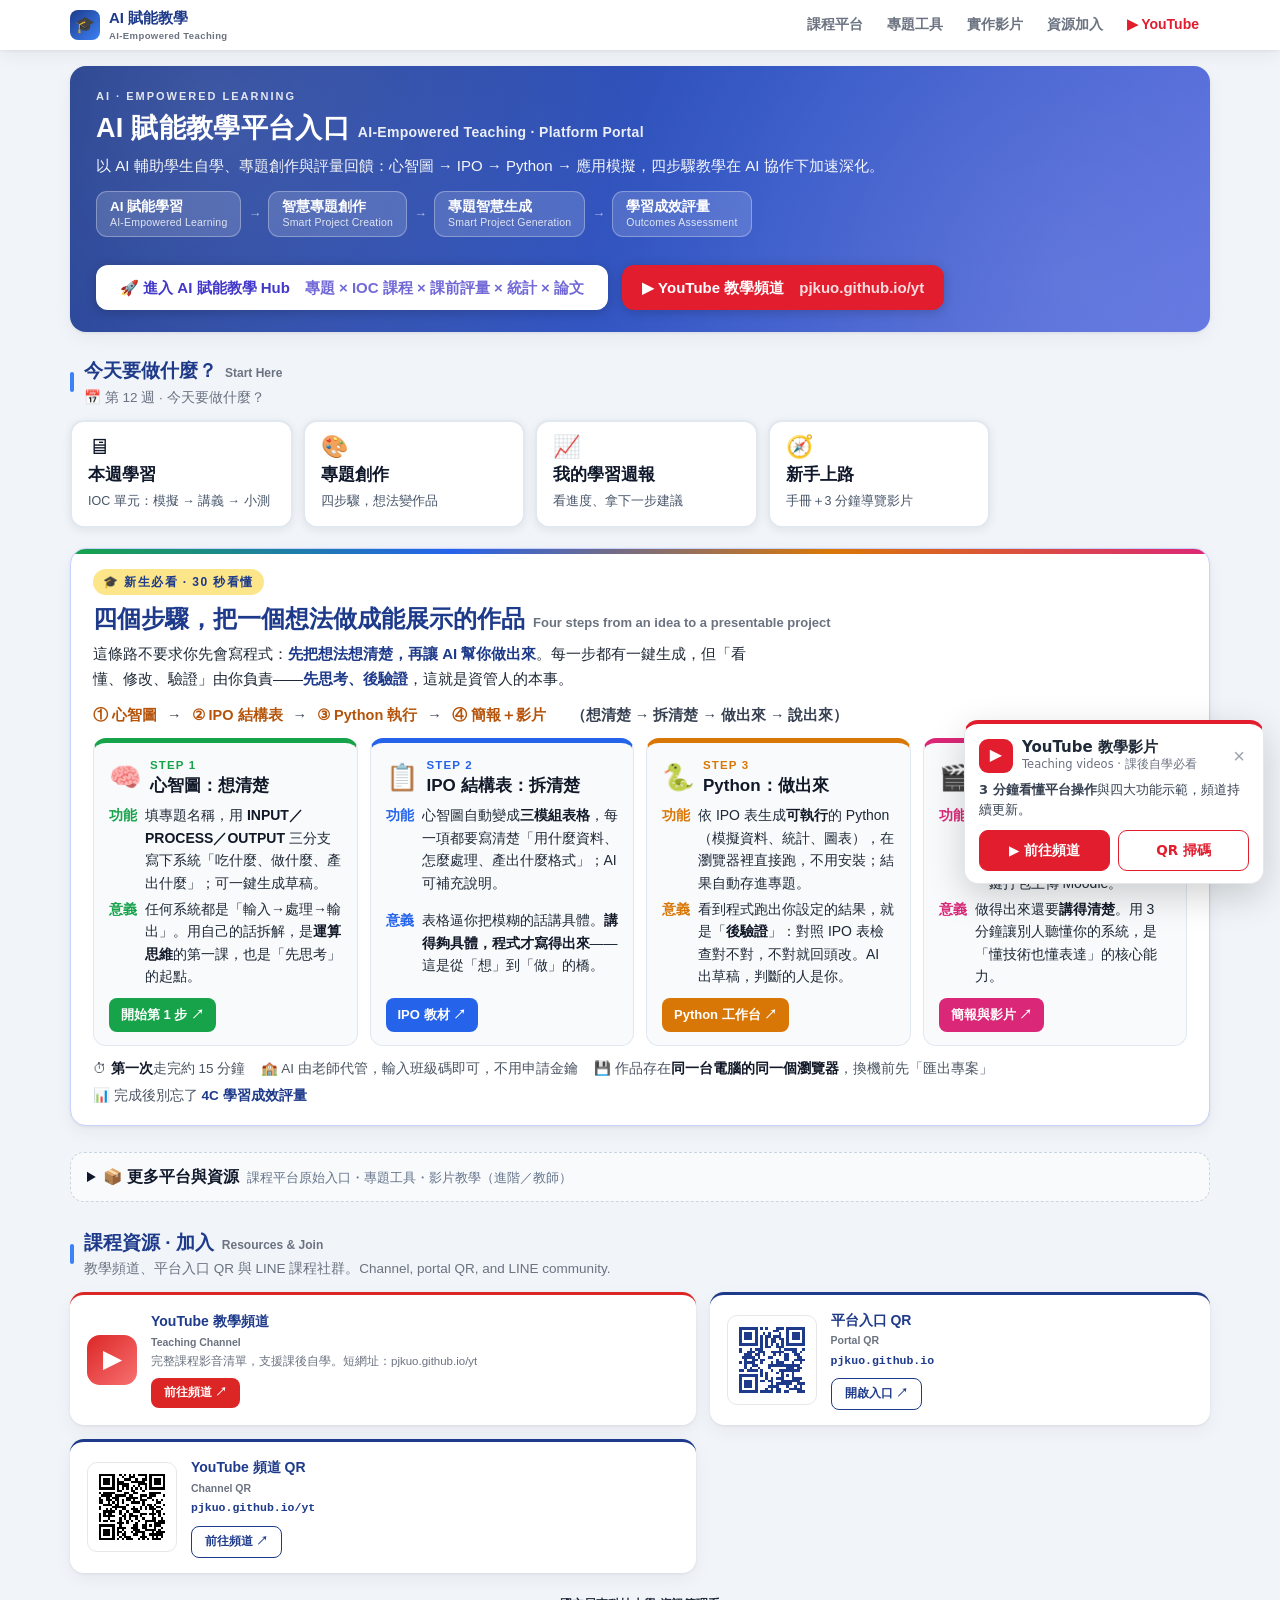
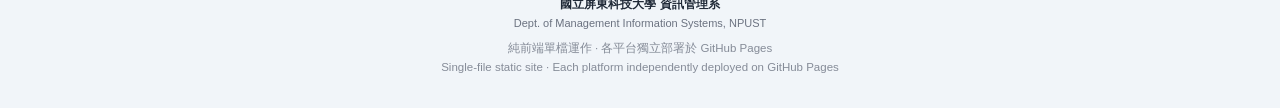
==== commit 8d6acb05: "P0 入口頁精簡：新增『今天要做什麼』4 大鈕（含我的學習週報）；平台／工具／影片區收進摺疊；閘門與 AE Router 未動 Co-Authored-By: Claude Fable 5 <nore" ====
--- a/index.html
+++ b/index.html
@@ -250,6 +250,18 @@
 footer{text-align:center;color:var(--mute);font-size:11.5px;padding:22px 20px 30px;line-height:1.7}
 footer .affil{color:var(--ink);font-weight:700}
 footer .affil .en{display:block;font-weight:500;color:var(--mute);font-size:11px}
+
+/* ===== P0 今天要做什麼（s4）與更多平台摺疊 ===== */
+.s4-grid{display:grid;grid-template-columns:repeat(4,1fr);gap:10px;max-width:920px}
+@media(max-width:760px){.s4-grid{grid-template-columns:repeat(2,1fr)}}
+.s4-btn{display:flex;flex-direction:column;gap:4px;background:#fff;color:#0f172a;border-radius:14px;padding:14px 16px;text-decoration:none;box-shadow:0 2px 10px rgba(15,23,42,.08);border:2px solid #e2e8f0;transition:.15s}
+.s4-btn:hover{border-color:#0891b2;transform:translateY(-2px)}
+.s4-btn b{font-size:17px}
+.s4-ic{font-size:22px;line-height:1}
+.s4-d{font-size:12.5px;color:#475569}
+.more-tools{margin:26px 0;border:1.5px dashed #cbd5e1;border-radius:14px;padding:12px 16px;background:#f8fafc}
+.more-tools>summary{cursor:pointer;font-weight:800;font-size:15.5px;color:#0f172a}
+.more-tools .mt-hint{font-weight:500;font-size:12.5px;color:#64748b;margin-left:8px}
 </style>
 <script>
 /* AE Router 轉址主頁版 v2 — pjkuo.github.io 為分流轉址主頁:
@@ -323,7 +335,7 @@
   inp.addEventListener('keydown',function(e){ if(e.key==='Enter') submit(); });
   document.getElementById('aeGateSkip').addEventListener('click',function(e){ e.preventDefault(); d.remove(); });
 }
-var cfg={mode:'auto',gh:30,gasUrl:''};
+var cfg={mode:'auto',gh:30,gasUrl:'',nlUrl:''};
 function decide(){
   var fallbackWant = (function(){ try{var s=localStorage.getItem(KEY); if(s==='gh'||s==='nl') return s;}catch(e){} return (Math.random()*100<(+cfg.gh||30))?'gh':'nl'; })();
   if(cfg.mode==='force-gh'||cfg.mode==='force-nl'){
@@ -339,6 +351,7 @@
 tfetch(GH+'/route-config.json?h='+Math.floor(Date.now()/36e5),{cache:'no-store'},2500)
 .then(function(r){ return r.ok? r.json():null; })['catch'](function(){ return null; })
 .then(function(j){ if(j) for(var k in j) if(k in cfg) cfg[k]=j[k];
+  if(cfg.nlUrl){ NL=String(cfg.nlUrl).replace(/\/+$/,''); }
   if(cfg.gasUrl){ return tfetch(cfg.gasUrl+(cfg.gasUrl.indexOf('?')<0?'?':'&')+'action=route&host=home',{cache:'no-store'},2500).then(function(r){return r.ok?r.json():null;}).then(function(g){ if(g&&g.mode){ cfg.mode=g.mode; } })['catch'](function(){}); }
 })
 .then(decide)['catch'](function(){ decide(); });
@@ -477,6 +490,20 @@
     </div>
   </section>
 
+  <section id="today">
+    <div class="sec-head">
+      <span class="bar"></span>
+      <div><h2>今天要做什麼？<span class="en">Start Here</span></h2>
+        <p id="s4week">📅 四顆按鈕就是你的日常——自己看、自己做、自己查。</p></div>
+    </div>
+    <div class="s4-grid" aria-label="今天要做什麼">
+      <a class="s4-btn" href="ai-empower/ioc.html"><span class="s4-ic">🖥</span><b>本週學習</b><span class="s4-d">IOC 單元：模擬 → 講義 → 小測</span></a>
+      <a class="s4-btn" href="AI-empower-platform/"><span class="s4-ic">🎨</span><b>專題創作</b><span class="s4-d">四步驟，想法變作品</span></a>
+      <a class="s4-btn" href="ai-empower/weekly.html"><span class="s4-ic">📈</span><b>我的學習週報</b><span class="s4-d">看進度、拿下一步建議</span></a>
+      <a class="s4-btn" href="ai-empower/manual.html"><span class="s4-ic">🧭</span><b>新手上路</b><span class="s4-d">手冊＋3 分鐘導覽影片</span></a>
+    </div>
+  </section>
+
   <section class="fresh" id="fresh">
     <span class="fresh-badge">🎓 新生必看 · 30 秒看懂</span>
     <h2>四個步驟，把一個想法做成能展示的作品<span class="en">Four steps from an idea to a presentable project</span></h2>
@@ -503,6 +530,9 @@
     <div class="fresh-foot"><span>⏱ <b>第一次</b>走完約 15 分鐘</span><span>🏫 AI 由老師代管，輸入班級碼即可，不用申請金鑰</span><span>💾 作品存在<b>同一台電腦的同一個瀏覽器</b>，換機前先「匯出專案」</span><span>📊 完成後別忘了 <a href="https://pjkuo.github.io/AICT-assess-platform/" target="_blank" rel="noopener" style="color:var(--primary);font-weight:700">4C 學習成效評量</a></span></div>
   </section>
 
+  <details class="more-tools" id="more">
+    <summary>📦 更多平台與資源<span class="mt-hint">課程平台原始入口・專題工具・影片教學（進階／教師）</span></summary>
+
   <section id="platforms">
     <div class="sec-head">
       <span class="bar"></span>
@@ -541,6 +571,7 @@
     </div>
     <div class="vnote" id="vidNote"></div>
   </section>
+  </details>
 
   <section id="access">
     <div class="sec-head">
@@ -747,5 +778,15 @@
   if(document.readyState==="loading") document.addEventListener("DOMContentLoaded",init); else init();
 })();
 </script>
+<script>
+/* P0：週次提示（semStart 2026-09-14） */
+(function(){try{
+  var el=document.getElementById('s4week'); if(!el) return;
+  var st=new Date('2026-09-14T00:00:00+08:00'), w=Math.floor((Date.now()-st.getTime())/604800000)+1;
+  if(w>=1&&w<=18){
+    el.innerHTML='📅 第 '+w+' 週 · 今天要做什麼？'+(w<=2?' <a href="ai-empower/presurvey.html">新生請先完成課前評量 →</a>':'');
+  }else if(w<1){ el.innerHTML='📅 開學倒數 · 新生請先完成 <a href="ai-empower/presurvey.html">課前評量 →</a>'; }
+}catch(e){}})();
+</script>
 </body>
 </html>
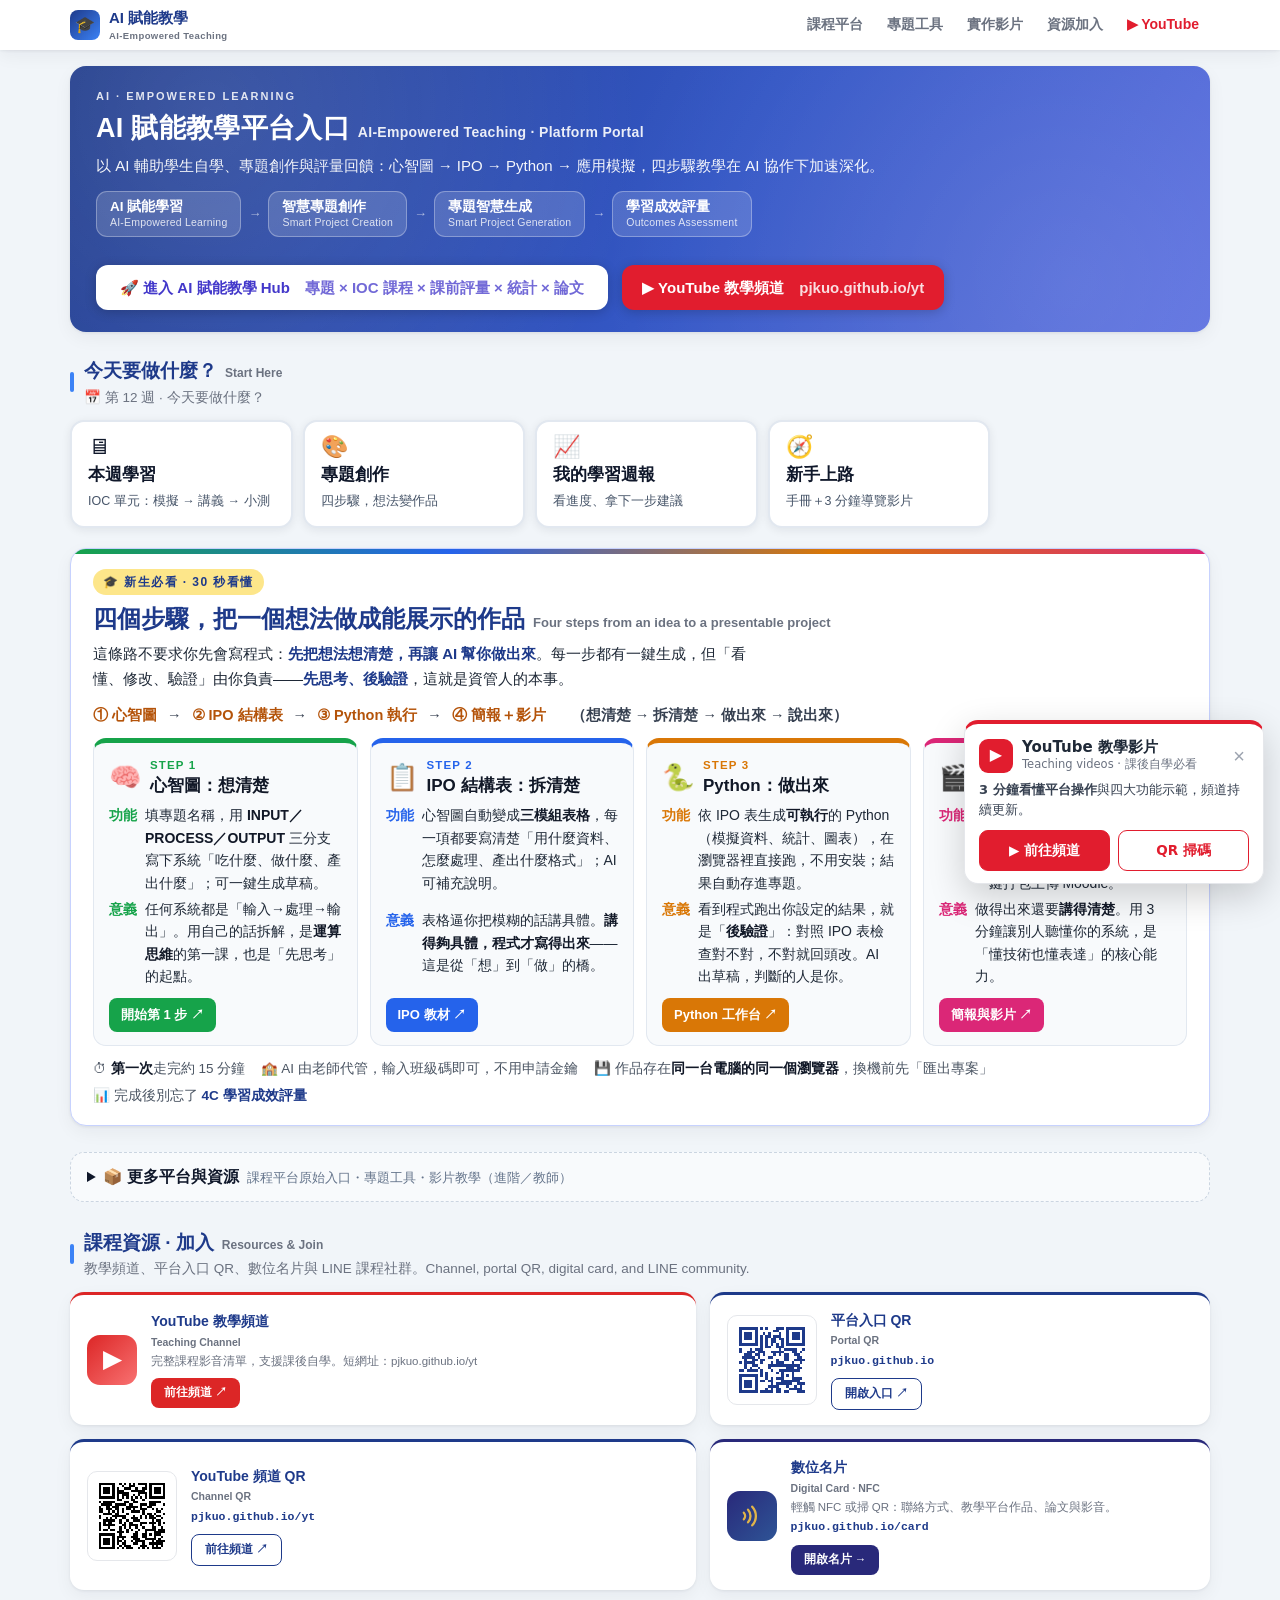
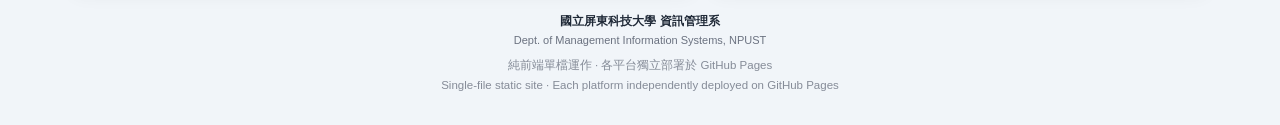
==== commit b511400c: "首頁「課程資源 · 加入」新增數位名片入口卡（連到 /card/） Co-Authored-By: Claude Opus 5.5 <noreply@anthropic.com> Claude-Ses" ====
--- a/index.html
+++ b/index.html
@@ -243,6 +243,10 @@
 .acc.yt .acc-btn{background:#DC2626;color:#fff}
 .acc.line .acc-btn{background:#06C755;color:#fff}
 .acc.qr .acc-btn{border:1.5px solid var(--primary);color:var(--primary)}
+.acc.vc{border-top:3px solid #29297A}
+.acc.vc .acc-ic{background:linear-gradient(135deg,#29297A,#2E5496)}
+.acc.vc .acc-ic svg{width:28px;height:28px}
+.acc.vc .acc-btn{background:#29297A;color:#fff}
 .qr-box{flex:0 0 90px;width:90px;height:90px;background:#fff;border:1px solid var(--line);border-radius:10px;padding:6px}
 .qr-box .qr-svg{width:100%;height:100%;display:block}
 
@@ -271,7 +275,7 @@
    轉址帶 ?r=&sid=&cls=,Hub 端自動帶入身分。頁面上指向 Hub 的連結也會依判定結果改寫。 */
 (function(){
 "use strict";
-var NL='https://ai-empower-hub.netlify.app', GH='https://pjkuo.github.io/ai-empower';
+var NL='https://ai-empower-hub.pages.dev', GH='https://pjkuo.github.io/ai-empower';
 if(location.hostname!=='pjkuo.github.io') return;
 var p; try{ p=new URLSearchParams(location.search); }catch(e){ return; }
 var noAuto = p.has('stay')||p.has('embed');
@@ -485,7 +489,7 @@
     <p class="hero-sub">以 AI 輔助學生自學、專題創作與評量回饋：心智圖 → IPO → Python → 應用模擬，四步驟教學在 AI 協作下加速深化。</p>
     <div class="hero-flow" id="heroFlow"></div>
     <div id="aeHubCta" style="margin-top:18px">
-      <a id="aeHubLink" href="https://ai-empower-hub.netlify.app/" title="AI 賦能教學 Hub(自動分流:主站/備援站)" style="display:inline-block;background:#fff;color:#4338ca;font-weight:800;font-size:15px;padding:11px 24px;border-radius:12px;text-decoration:none;box-shadow:0 2px 12px rgba(0,0,0,.2)">🚀 進入 AI 賦能教學 Hub<span style="font-weight:600;opacity:.75">　專題 × IOC 課程 × 課前評量 × 統計 × 論文</span></a>
+      <a id="aeHubLink" href="https://ai-empower-hub.pages.dev/" title="AI 賦能教學 Hub(自動分流:主站/備援站)" style="display:inline-block;background:#fff;color:#4338ca;font-weight:800;font-size:15px;padding:11px 24px;border-radius:12px;text-decoration:none;box-shadow:0 2px 12px rgba(0,0,0,.2)">🚀 進入 AI 賦能教學 Hub<span style="font-weight:600;opacity:.75">　專題 × IOC 課程 × 課前評量 × 統計 × 論文</span></a>
       <a href="https://www.youtube.com/@paulkuo4106" target="_blank" rel="noopener" title="YouTube 教學頻道(短網址 pjkuo.github.io/yt)" style="display:inline-block;margin-left:10px;margin-top:10px;background:#e11d2e;color:#fff;font-weight:800;font-size:15px;padding:11px 20px;border-radius:12px;text-decoration:none;box-shadow:0 2px 12px rgba(0,0,0,.2)">▶ YouTube 教學頻道<span style="font-weight:600;opacity:.85">　pjkuo.github.io/yt</span></a>
     </div>
   </section>
@@ -577,7 +581,7 @@
     <div class="sec-head">
       <span class="bar"></span>
       <div><h2>課程資源 · 加入<span class="en">Resources &amp; Join</span></h2>
-        <p>教學頻道、平台入口 QR 與 LINE 課程社群。Channel, portal QR, and LINE community.</p></div>
+        <p>教學頻道、平台入口 QR、數位名片與 LINE 課程社群。Channel, portal QR, digital card, and LINE community.</p></div>
     </div>
     <div class="access-grid">
       <a class="acc yt link" id="ytCard" href="#" target="_blank" rel="noopener">
@@ -598,6 +602,13 @@
           <div class="acc-url">pjkuo.github.io/yt</div>
           <a class="acc-btn" href="https://www.youtube.com/@paulkuo4106" target="_blank" rel="noopener">前往頻道 ↗</a></div>
       </div>
+      <a class="acc vc link" id="cardEntry" href="card/" title="郭博仁數位名片：可寫入 NFC，輕觸或掃 QR 開啟">
+        <div class="acc-ic" aria-hidden="true"><svg viewBox="0 0 24 24" fill="none" stroke="#E0B44A" stroke-width="2" stroke-linecap="round"><path d="M5 9.2a4.2 4.2 0 0 1 0 5.6"/><path d="M8.6 6.6a8 8 0 0 1 0 10.8"/><path d="M12.2 4a11.8 11.8 0 0 1 0 16"/></svg></div>
+        <div class="acc-tx"><b>數位名片</b><span class="en">Digital Card · NFC</span>
+          <span class="d">輕觸 NFC 或掃 QR：聯絡方式、教學平台作品、論文與影音。</span>
+          <div class="acc-url">pjkuo.github.io/card</div>
+          <span class="acc-btn">開啟名片 →</span></div>
+      </a>
       <a class="acc line link" id="lineCard" href="#" target="_blank" rel="noopener">
         <div class="acc-ic" aria-hidden="true">LINE</div>
         <div class="acc-tx"><b>LINE 課程社群</b><span class="en">Class Community</span>
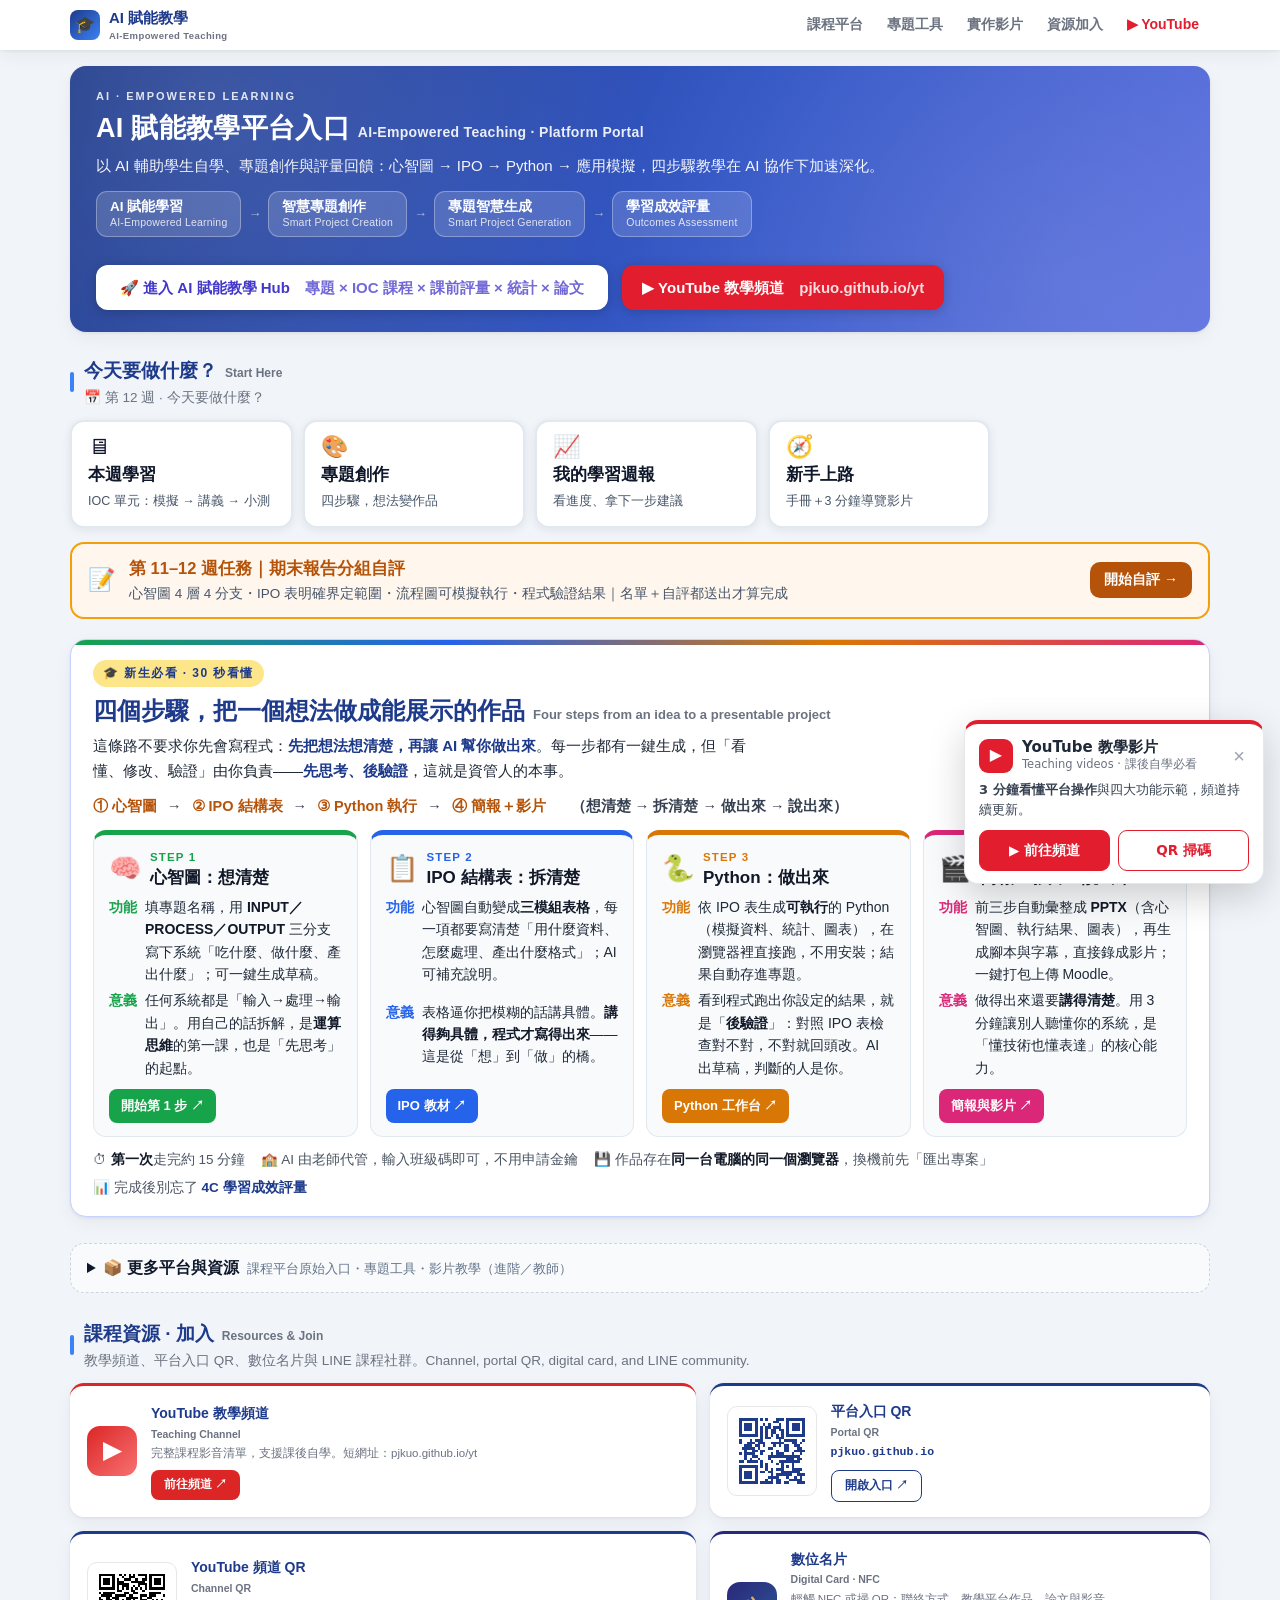
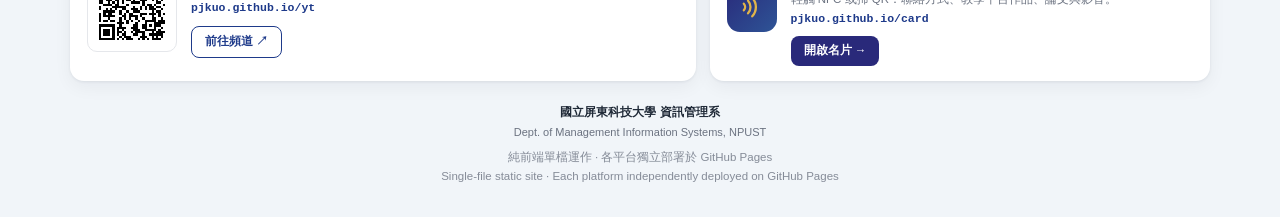
==== commit 02a874c0: "首頁「今天要做什麼」新增第 11–12 週任務列：期末報告分組自評 連到 ai-empower/selfeval.html（四大面向最基本標準＋名單＋自評送出才算完成）； 第 13 週結束（12/6）" ====
--- a/index.html
+++ b/index.html
@@ -506,6 +506,13 @@
       <a class="s4-btn" href="ai-empower/weekly.html"><span class="s4-ic">📈</span><b>我的學習週報</b><span class="s4-d">看進度、拿下一步建議</span></a>
       <a class="s4-btn" href="ai-empower/manual.html"><span class="s4-ic">🧭</span><b>新手上路</b><span class="s4-d">手冊＋3 分鐘導覽影片</span></a>
     </div>
+    <a id="selfevalTask" href="ai-empower/selfeval.html" style="display:flex;flex-wrap:wrap;align-items:center;gap:6px 14px;margin-top:14px;background:#FFF7ED;border:2px solid #F59E0B;border-radius:14px;padding:12px 16px;text-decoration:none;color:#0f172a">
+      <span style="font-size:22px" aria-hidden="true">📝</span>
+      <span style="flex:1;min-width:220px"><b style="font-size:16.5px;color:#B45309">第 11–12 週任務｜期末報告分組自評</b><br>
+        <span style="font-size:13.5px;color:#475569">心智圖 4 層 4 分支・IPO 表明確界定範圍・流程圖可模擬執行・程式驗證結果｜名單＋自評都送出才算完成</span></span>
+      <span style="background:#B45309;color:#fff;font-weight:800;border-radius:10px;padding:7px 14px;font-size:14px">開始自評 →</span>
+    </a>
+    <script>/* 第 13 週結束（12/6）後自動收起本週任務列 */ if(Date.now()>new Date('2026-12-07T00:00:00+08:00').getTime()){var se=document.getElementById('selfevalTask');if(se)se.style.display='none';}</script>
   </section>
 
   <section class="fresh" id="fresh">
